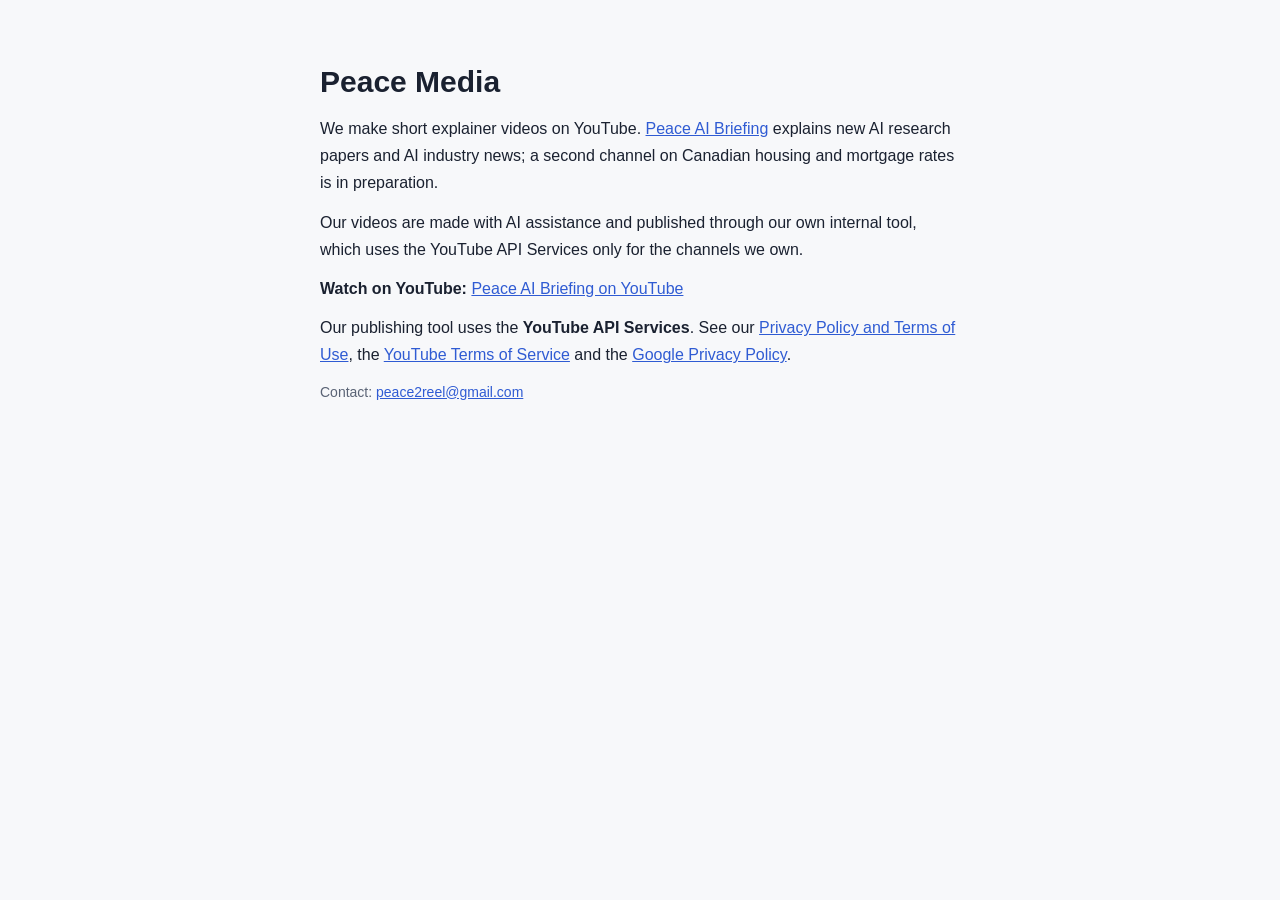
==== index.html @ c5063ff0 "Home page: YouTube channel link and YouTube API Services notice The quota audit form asks for a home" ====
<!doctype html><html lang="en"><head><meta charset="utf-8"><meta name="viewport" content="width=device-width,initial-scale=1">
<title>Peace Media</title>
<style>
:root{--bg:#f7f8fa;--ink:#1a2130;--muted:#5a6375;--accent:#2f5bd3;--sans:-apple-system,BlinkMacSystemFont,"Segoe UI",Helvetica,Arial,sans-serif}
@media (prefers-color-scheme: dark){:root{color-scheme:dark;--bg:#12151c;--ink:#e4e8f0;--muted:#98a1b3;--accent:#7ea2ff}}
body{background:var(--bg);color:var(--ink);font-family:var(--sans);font-size:16px;line-height:1.7;margin:0;padding:0 16px}
main{max-width:40rem;margin:0 auto;padding:56px 0}
h1{font-size:30px;margin:0 0 8px}
p{margin:0 0 12px} a{color:var(--accent)} .muted{color:var(--muted);font-size:14px}
</style></head><body><main>
<h1>Peace Media</h1>
<p>We make short explainer videos on YouTube. <a href="https://www.youtube.com/@PeaceAIBriefing">Peace AI Briefing</a> explains new AI research papers and AI industry news; a second channel on Canadian housing and mortgage rates is in preparation.</p>
<p>Our videos are made with AI assistance and published through our own internal tool, which uses the YouTube API Services only for the channels we own.</p>
<p><strong>Watch on YouTube:</strong> <a href="https://www.youtube.com/@PeaceAIBriefing">Peace AI Briefing on YouTube</a></p>
<p>Our publishing tool uses the <strong>YouTube API Services</strong>. See our <a href="privacy.html">Privacy Policy and Terms of Use</a>, the <a href="https://www.youtube.com/t/terms">YouTube Terms of Service</a> and the <a href="https://policies.google.com/privacy">Google Privacy Policy</a>.</p>
<p class="muted">Contact: <a href="mailto:peace2reel@gmail.com">peace2reel@gmail.com</a></p>
</main></body></html>
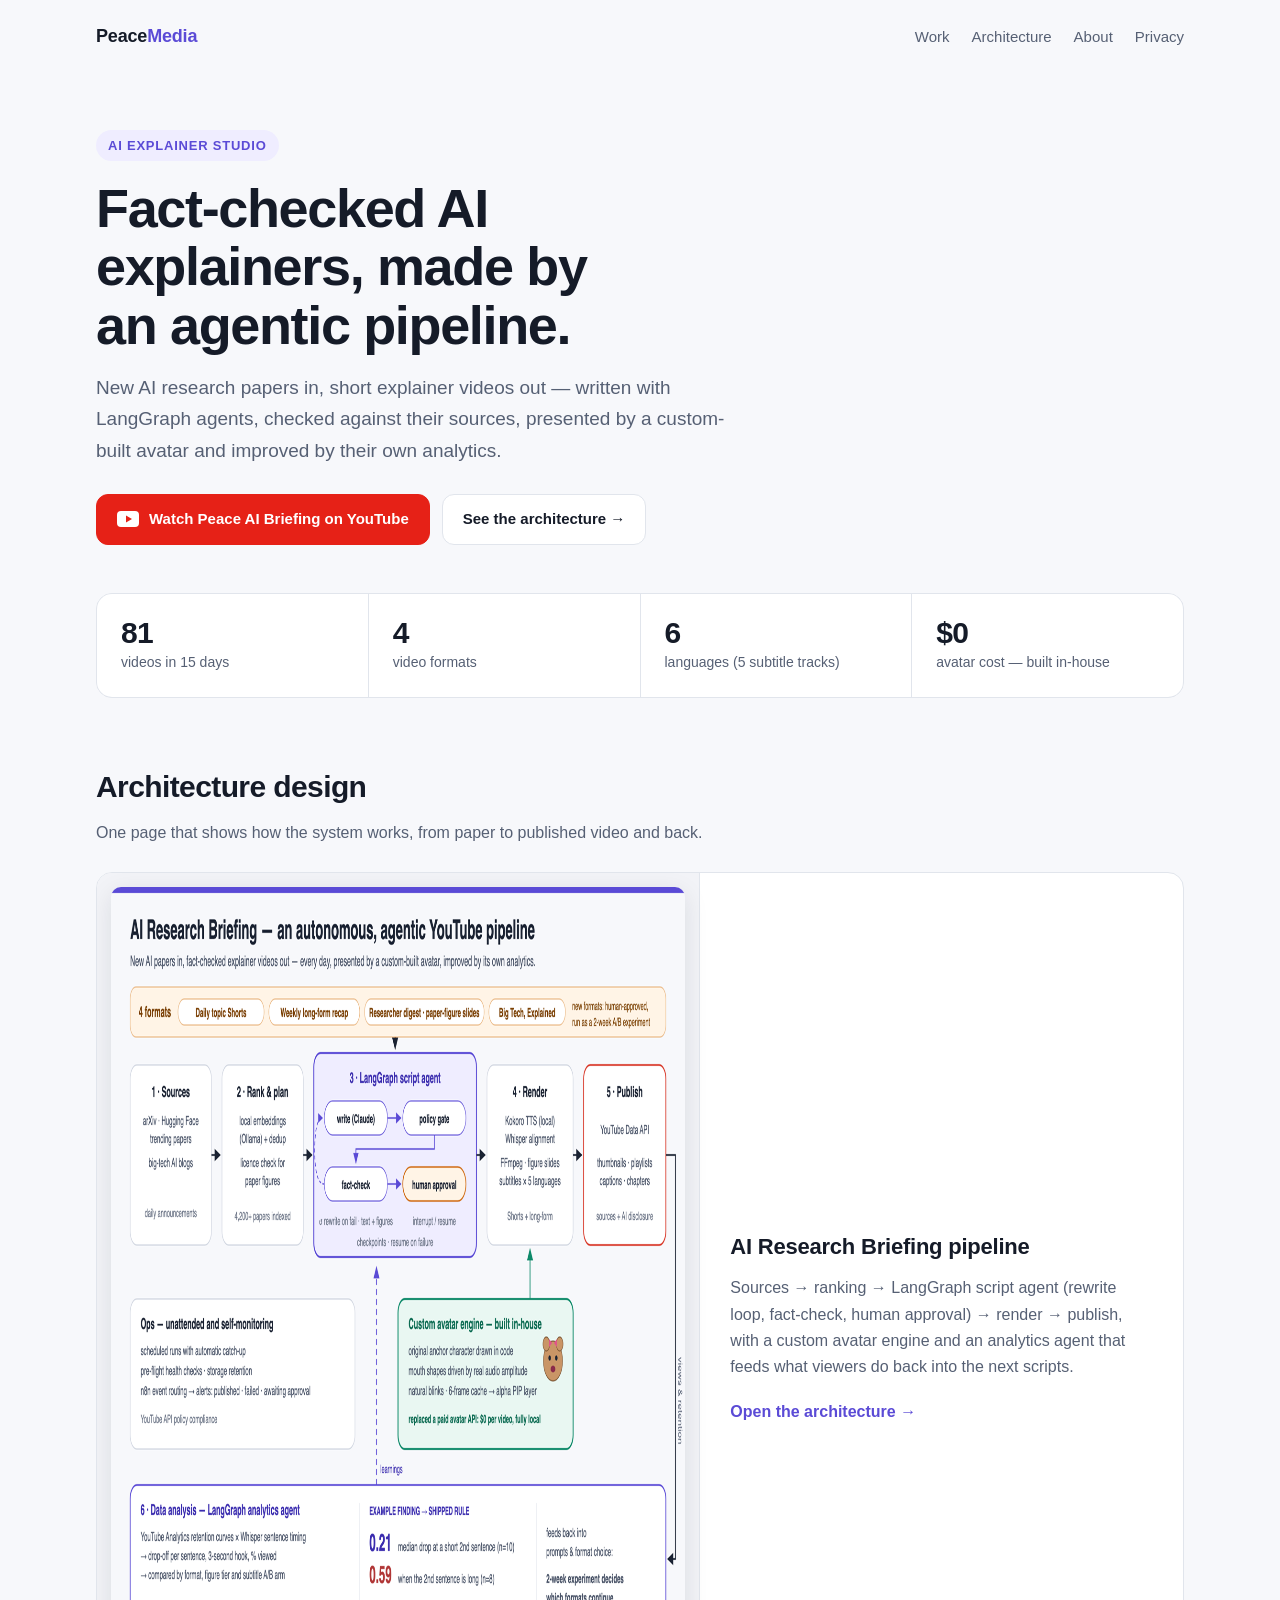
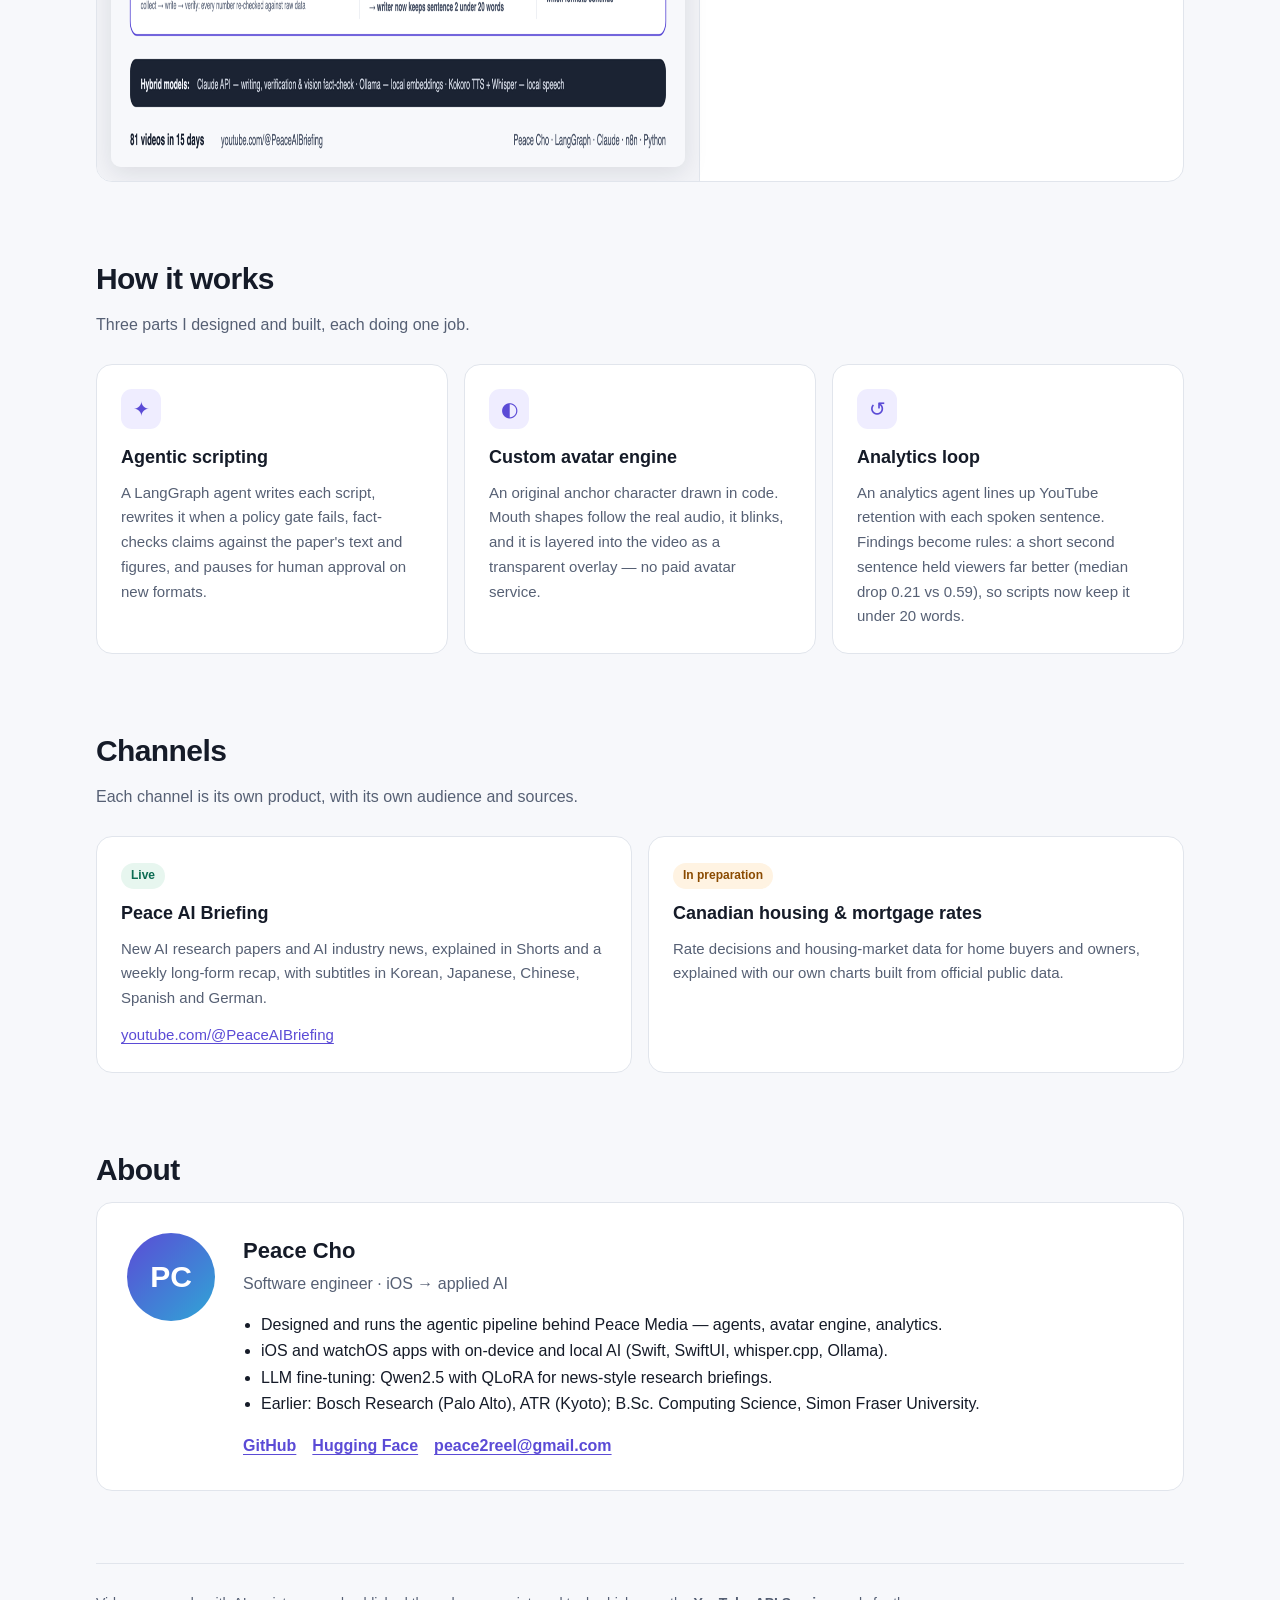
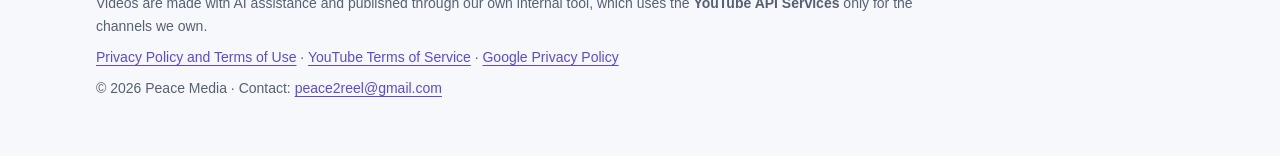
==== commit 2df05e05: "Redesign home page and add an architecture page Portfolio-style home: positioning, proof numbers, th" ====
--- a/index.html
+++ b/index.html
@@ -1,17 +1,104 @@
 <!doctype html><html lang="en"><head><meta charset="utf-8"><meta name="viewport" content="width=device-width,initial-scale=1">
-<title>Peace Media</title>
-<style>
-:root{--bg:#f7f8fa;--ink:#1a2130;--muted:#5a6375;--accent:#2f5bd3;--sans:-apple-system,BlinkMacSystemFont,"Segoe UI",Helvetica,Arial,sans-serif}
-@media (prefers-color-scheme: dark){:root{color-scheme:dark;--bg:#12151c;--ink:#e4e8f0;--muted:#98a1b3;--accent:#7ea2ff}}
-body{background:var(--bg);color:var(--ink);font-family:var(--sans);font-size:16px;line-height:1.7;margin:0;padding:0 16px}
-main{max-width:40rem;margin:0 auto;padding:56px 0}
-h1{font-size:30px;margin:0 0 8px}
-p{margin:0 0 12px} a{color:var(--accent)} .muted{color:var(--muted);font-size:14px}
-</style></head><body><main>
-<h1>Peace Media</h1>
-<p>We make short explainer videos on YouTube. <a href="https://www.youtube.com/@PeaceAIBriefing">Peace AI Briefing</a> explains new AI research papers and AI industry news; a second channel on Canadian housing and mortgage rates is in preparation.</p>
-<p>Our videos are made with AI assistance and published through our own internal tool, which uses the YouTube API Services only for the channels we own.</p>
-<p><strong>Watch on YouTube:</strong> <a href="https://www.youtube.com/@PeaceAIBriefing">Peace AI Briefing on YouTube</a></p>
-<p>Our publishing tool uses the <strong>YouTube API Services</strong>. See our <a href="privacy.html">Privacy Policy and Terms of Use</a>, the <a href="https://www.youtube.com/t/terms">YouTube Terms of Service</a> and the <a href="https://policies.google.com/privacy">Google Privacy Policy</a>.</p>
-<p class="muted">Contact: <a href="mailto:peace2reel@gmail.com">peace2reel@gmail.com</a></p>
-</main></body></html>
+<title>Peace Media — AI explainers from an agentic pipeline</title>
+<meta name="description" content="Peace Media makes fact-checked AI explainer videos on YouTube with an autonomous, agentic pipeline built by Peace Cho.">
+<meta property="og:title" content="Peace Media — AI explainers from an agentic pipeline">
+<meta property="og:description" content="New AI papers in, fact-checked explainer videos out — LangGraph agents, a custom avatar engine and an analytics feedback loop.">
+<meta property="og:image" content="https://chopeace.github.io/peace-media/architecture-thumb.png">
+<link rel="stylesheet" href="style.css">
+</head><body><div class="wrap">
+
+<nav class="nav" aria-label="Main">
+  <a class="brand" href="./">Peace<span>Media</span></a>
+  <ul>
+    <li><a href="#work">Work</a></li>
+    <li><a href="architecture.html">Architecture</a></li>
+    <li><a href="#about">About</a></li>
+    <li><a href="privacy.html">Privacy</a></li>
+  </ul>
+</nav>
+
+<header class="hero">
+  <span class="eyebrow">AI explainer studio</span>
+  <h1>Fact-checked AI explainers, made by an agentic pipeline.</h1>
+  <p class="lede">New AI research papers in, short explainer videos out — written with LangGraph agents, checked against their sources, presented by a custom-built avatar and improved by their own analytics.</p>
+  <div class="cta">
+    <a class="btn yt" href="https://www.youtube.com/@PeaceAIBriefing">
+      <svg width="22" height="16" viewBox="0 0 22 16" aria-hidden="true"><rect width="22" height="16" rx="4" fill="#fff"/><path d="M9 4.5v7l6-3.5z" fill="#e62117"/></svg>
+      Watch Peace AI Briefing on YouTube</a>
+    <a class="btn" href="architecture.html">See the architecture →</a>
+  </div>
+</header>
+
+<div class="stats" role="list">
+  <div class="stat" role="listitem"><b>81</b><span>videos in 15 days</span></div>
+  <div class="stat" role="listitem"><b>4</b><span>video formats</span></div>
+  <div class="stat" role="listitem"><b>6</b><span>languages (5 subtitle tracks)</span></div>
+  <div class="stat" role="listitem"><b>$0</b><span>avatar cost — built in-house</span></div>
+</div>
+
+<section id="work">
+  <h2>Architecture design</h2>
+  <p class="sub">One page that shows how the system works, from paper to published video and back.</p>
+  <a class="feature" href="architecture.html">
+    <div class="shot"><img src="architecture-thumb.png" alt="Architecture diagram of the AI Research Briefing pipeline" width="1200" height="880" loading="lazy"></div>
+    <div class="body">
+      <h3>AI Research Briefing pipeline</h3>
+      <p>Sources → ranking → LangGraph script agent (rewrite loop, fact-check, human approval) → render → publish, with a custom avatar engine and an analytics agent that feeds what viewers do back into the next scripts.</p>
+      <span class="more">Open the architecture →</span>
+    </div>
+  </a>
+</section>
+
+<section>
+  <h2>How it works</h2>
+  <p class="sub">Three parts I designed and built, each doing one job.</p>
+  <div class="cards">
+    <div class="card"><div class="ic" aria-hidden="true">✦</div><h3>Agentic scripting</h3>
+      <p>A LangGraph agent writes each script, rewrites it when a policy gate fails, fact-checks claims against the paper's text and figures, and pauses for human approval on new formats.</p></div>
+    <div class="card"><div class="ic" aria-hidden="true">◐</div><h3>Custom avatar engine</h3>
+      <p>An original anchor character drawn in code. Mouth shapes follow the real audio, it blinks, and it is layered into the video as a transparent overlay — no paid avatar service.</p></div>
+    <div class="card"><div class="ic" aria-hidden="true">↺</div><h3>Analytics loop</h3>
+      <p>An analytics agent lines up YouTube retention with each spoken sentence. Findings become rules: a short second sentence held viewers far better (median drop 0.21 vs 0.59), so scripts now keep it under 20 words.</p></div>
+  </div>
+</section>
+
+<section>
+  <h2>Channels</h2>
+  <p class="sub">Each channel is its own product, with its own audience and sources.</p>
+  <div class="chan">
+    <div class="card"><span class="tag live">Live</span><h3>Peace AI Briefing</h3>
+      <p>New AI research papers and AI industry news, explained in Shorts and a weekly long-form recap, with subtitles in Korean, Japanese, Chinese, Spanish and German.</p>
+      <p style="margin-top:12px"><a href="https://www.youtube.com/@PeaceAIBriefing">youtube.com/@PeaceAIBriefing</a></p></div>
+    <div class="card"><span class="tag soon">In preparation</span><h3>Canadian housing &amp; mortgage rates</h3>
+      <p>Rate decisions and housing-market data for home buyers and owners, explained with our own charts built from official public data.</p></div>
+  </div>
+</section>
+
+<section id="about">
+  <h2>About</h2>
+  <div class="profile">
+    <div class="avatar" aria-hidden="true">PC</div>
+    <div>
+      <h3>Peace Cho</h3>
+      <p class="role">Software engineer · iOS → applied AI</p>
+      <ul>
+        <li>Designed and runs the agentic pipeline behind Peace Media — agents, avatar engine, analytics.</li>
+        <li>iOS and watchOS apps with on-device and local AI (Swift, SwiftUI, whisper.cpp, Ollama).</li>
+        <li>LLM fine-tuning: Qwen2.5 with QLoRA for news-style research briefings.</li>
+        <li>Earlier: Bosch Research (Palo Alto), ATR (Kyoto); B.Sc. Computing Science, Simon Fraser University.</li>
+      </ul>
+      <div class="links">
+        <a href="https://github.com/chopeace">GitHub</a>
+        <a href="https://huggingface.co/chopeace">Hugging Face</a>
+        <a href="mailto:peace2reel@gmail.com">peace2reel@gmail.com</a>
+      </div>
+    </div>
+  </div>
+</section>
+
+<footer>
+  <p>Videos are made with AI assistance and published through our own internal tool, which uses the <strong>YouTube API Services</strong> only for the channels we own.</p>
+  <p><a href="privacy.html">Privacy Policy and Terms of Use</a> · <a href="https://www.youtube.com/t/terms">YouTube Terms of Service</a> · <a href="https://policies.google.com/privacy">Google Privacy Policy</a></p>
+  <p>© 2026 Peace Media · Contact: <a href="mailto:peace2reel@gmail.com">peace2reel@gmail.com</a></p>
+</footer>
+</div></body></html>
--- a/style.css
+++ b/style.css
@@ -0,0 +1,117 @@
+/* Peace Media — shared styles for the home and architecture pages. */
+:root{
+  --bg:#f7f8fb; --surface:#ffffff; --ink:#151b28; --muted:#566074; --line:#e1e5ec;
+  --accent:#5b4bd6; --accent-soft:#efedff; --yt:#e62117; --green:#0f8a6a;
+  --sans:-apple-system,BlinkMacSystemFont,"Segoe UI","Apple SD Gothic Neo",Helvetica,Arial,sans-serif;
+  --radius:16px;
+}
+@media (prefers-color-scheme: dark){
+  :root{color-scheme:dark;--bg:#0f1218;--surface:#171c26;--ink:#e8ecf4;--muted:#9aa4b8;--line:#2a3140;
+    --accent:#9b8cff;--accent-soft:#221f3d;--green:#3cc19c}
+}
+*{box-sizing:border-box}
+html{scroll-behavior:smooth}
+body{margin:0;background:var(--bg);color:var(--ink);font-family:var(--sans);font-size:16px;line-height:1.65;
+  -webkit-font-smoothing:antialiased;padding-inline:20px}
+a{color:var(--accent);text-underline-offset:3px}
+a:focus-visible,button:focus-visible{outline:2px solid var(--accent);outline-offset:3px;border-radius:6px}
+.wrap{max-width:68rem;margin:0 auto}
+img{max-width:100%;display:block}
+
+/* nav */
+.nav{display:flex;align-items:center;justify-content:space-between;gap:16px;padding-block:22px;flex-wrap:wrap}
+.brand{font-weight:800;font-size:18px;color:var(--ink);text-decoration:none;letter-spacing:-.01em}
+.brand span{color:var(--accent)}
+.nav ul{display:flex;gap:22px;list-style:none;margin:0;padding:0;flex-wrap:wrap}
+.nav ul a{color:var(--muted);text-decoration:none;font-size:15px}
+.nav ul a:hover{color:var(--ink)}
+
+/* hero */
+.hero{padding-block:56px 40px}
+.eyebrow{display:inline-block;font-size:13px;font-weight:700;letter-spacing:.06em;text-transform:uppercase;
+  color:var(--accent);background:var(--accent-soft);padding:5px 12px;border-radius:99px;margin-bottom:18px}
+h1{font-size:clamp(32px,5.4vw,54px);line-height:1.08;letter-spacing:-.025em;margin:0 0 18px;max-width:20ch;text-wrap:balance}
+.lede{font-size:clamp(17px,2vw,19px);color:var(--muted);max-width:40rem;margin:0 0 28px}
+.cta{display:flex;gap:12px;flex-wrap:wrap}
+.btn{display:inline-flex;align-items:center;gap:10px;font-weight:650;font-size:15px;text-decoration:none;
+  padding:12px 20px;border-radius:12px;border:1px solid var(--line);color:var(--ink);background:var(--surface)}
+.btn:hover{border-color:var(--accent)}
+.btn.yt{background:var(--yt);border-color:var(--yt);color:#fff}
+.btn.yt:hover{filter:brightness(1.07)}
+.btn svg{flex:none}
+
+/* stats */
+.stats{display:grid;grid-template-columns:repeat(4,1fr);gap:1px;background:var(--line);border:1px solid var(--line);
+  border-radius:var(--radius);overflow:hidden;margin-block:8px 64px}
+.stat{background:var(--surface);padding:22px 24px}
+.stat b{display:block;font-size:30px;letter-spacing:-.02em;line-height:1.1}
+.stat span{color:var(--muted);font-size:14px}
+@media (max-width:640px){.stats{grid-template-columns:repeat(2,1fr)}}
+
+/* sections */
+section{margin-bottom:72px}
+h2{font-size:clamp(24px,3vw,30px);letter-spacing:-.02em;margin:0 0 8px}
+.sub{color:var(--muted);margin:0 0 26px;max-width:42rem}
+
+/* featured architecture card */
+.feature{display:grid;grid-template-columns:1.25fr 1fr;gap:0;background:var(--surface);border:1px solid var(--line);
+  border-radius:var(--radius);overflow:hidden;text-decoration:none;color:inherit;transition:border-color .15s,transform .15s}
+.feature:hover{border-color:var(--accent);transform:translateY(-2px)}
+.feature .shot{background:#f2f3f7;border-right:1px solid var(--line);padding:14px}
+.feature .shot img{border-radius:10px;box-shadow:0 6px 24px rgba(20,27,40,.10)}
+.feature .body{padding:28px 30px;display:flex;flex-direction:column;justify-content:center}
+.feature h3{font-size:22px;margin:0 0 10px;letter-spacing:-.01em}
+.feature p{color:var(--muted);margin:0 0 18px}
+.more{font-weight:650;color:var(--accent)}
+@media (max-width:760px){.feature{grid-template-columns:1fr}.feature .shot{border-right:0;border-bottom:1px solid var(--line)}}
+
+/* cards */
+.cards{display:grid;grid-template-columns:repeat(3,1fr);gap:16px}
+@media (max-width:860px){.cards{grid-template-columns:1fr}}
+.card{background:var(--surface);border:1px solid var(--line);border-radius:var(--radius);padding:24px}
+.card .ic{width:40px;height:40px;border-radius:11px;display:grid;place-items:center;margin-bottom:14px;
+  background:var(--accent-soft);color:var(--accent);font-size:20px}
+.card h3{font-size:18px;margin:0 0 8px}
+.card p{color:var(--muted);margin:0;font-size:15px}
+.card ul{margin:10px 0 0;padding-left:18px;color:var(--muted);font-size:14.5px}
+
+/* channels */
+.chan{display:grid;grid-template-columns:repeat(2,1fr);gap:16px}
+@media (max-width:700px){.chan{grid-template-columns:1fr}}
+.tag{display:inline-block;font-size:12px;font-weight:700;padding:3px 10px;border-radius:99px;margin-bottom:10px}
+.tag.live{background:#e7f6ef;color:#0b6b52}.tag.soon{background:#fff3e2;color:#8a4a00}
+@media (prefers-color-scheme: dark){.tag.live{background:#123a2f;color:#7fe0c2}.tag.soon{background:#3a2a12;color:#f3c27e}}
+
+/* profile */
+.profile{display:grid;grid-template-columns:auto 1fr;gap:28px;align-items:start;background:var(--surface);
+  border:1px solid var(--line);border-radius:var(--radius);padding:30px}
+.avatar{width:88px;height:88px;border-radius:50%;background:linear-gradient(135deg,var(--accent),#2fa6d6);
+  display:grid;place-items:center;color:#fff;font-weight:800;font-size:30px}
+.profile h3{margin:0;font-size:22px}
+.role{color:var(--muted);margin:2px 0 14px}
+.profile ul{margin:0 0 16px;padding-left:18px}
+.links{display:flex;gap:16px;flex-wrap:wrap;font-weight:600}
+@media (max-width:560px){.profile{grid-template-columns:1fr}}
+
+/* footer */
+footer{border-top:1px solid var(--line);padding-block:28px 48px;color:var(--muted);font-size:14px}
+footer p{margin:0 0 8px;max-width:52rem}
+
+/* architecture page */
+.arch-head{padding-block:40px 20px}
+.figure{background:var(--surface);border:1px solid var(--line);border-radius:var(--radius);padding:14px;margin:0 0 14px}
+.figure a{display:block}
+.figure img{border-radius:10px}
+.caption{color:var(--muted);font-size:14px;margin:0 0 40px}
+.steps{display:grid;grid-template-columns:repeat(2,1fr);gap:16px;margin-bottom:56px}
+@media (max-width:760px){.steps{grid-template-columns:1fr}}
+.steps .card h3 span{color:var(--accent);margin-right:6px}
+
+/* grid children may shrink below their content (images, long words) so nothing forces a sideways scroll */
+.feature>*,.cards>*,.chan>*,.steps>*,.stats>*,.profile>*{min-width:0}
+@media (max-width:760px){.feature{grid-template-columns:minmax(0,1fr)}}
+@media (max-width:860px){.cards{grid-template-columns:minmax(0,1fr)}}
+@media (max-width:700px){.chan{grid-template-columns:minmax(0,1fr)}}
+@media (max-width:640px){.stats{grid-template-columns:repeat(2,minmax(0,1fr))}.stat{padding:18px}.stat b{font-size:26px}}
+@media (max-width:560px){.profile{grid-template-columns:minmax(0,1fr);padding:22px}.nav ul{gap:16px}}
+h1,.lede,.sub{overflow-wrap:anywhere}
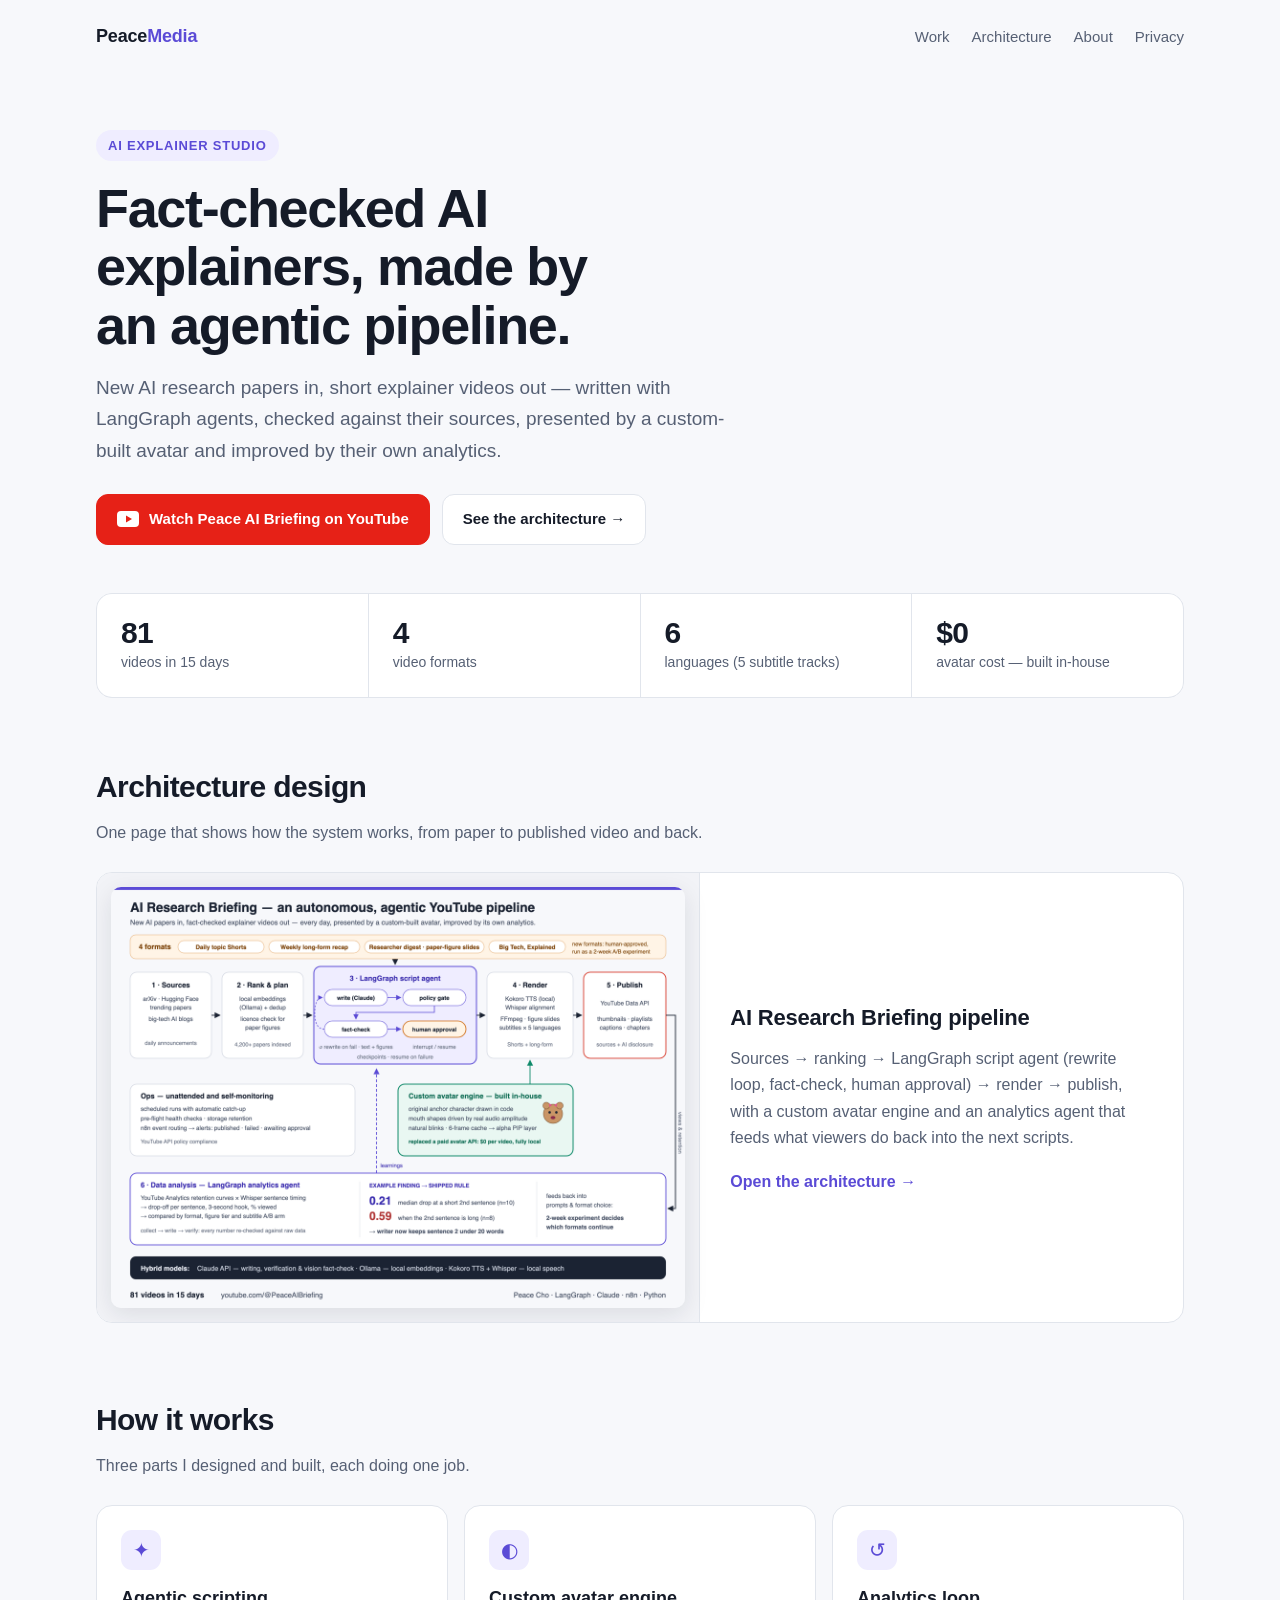
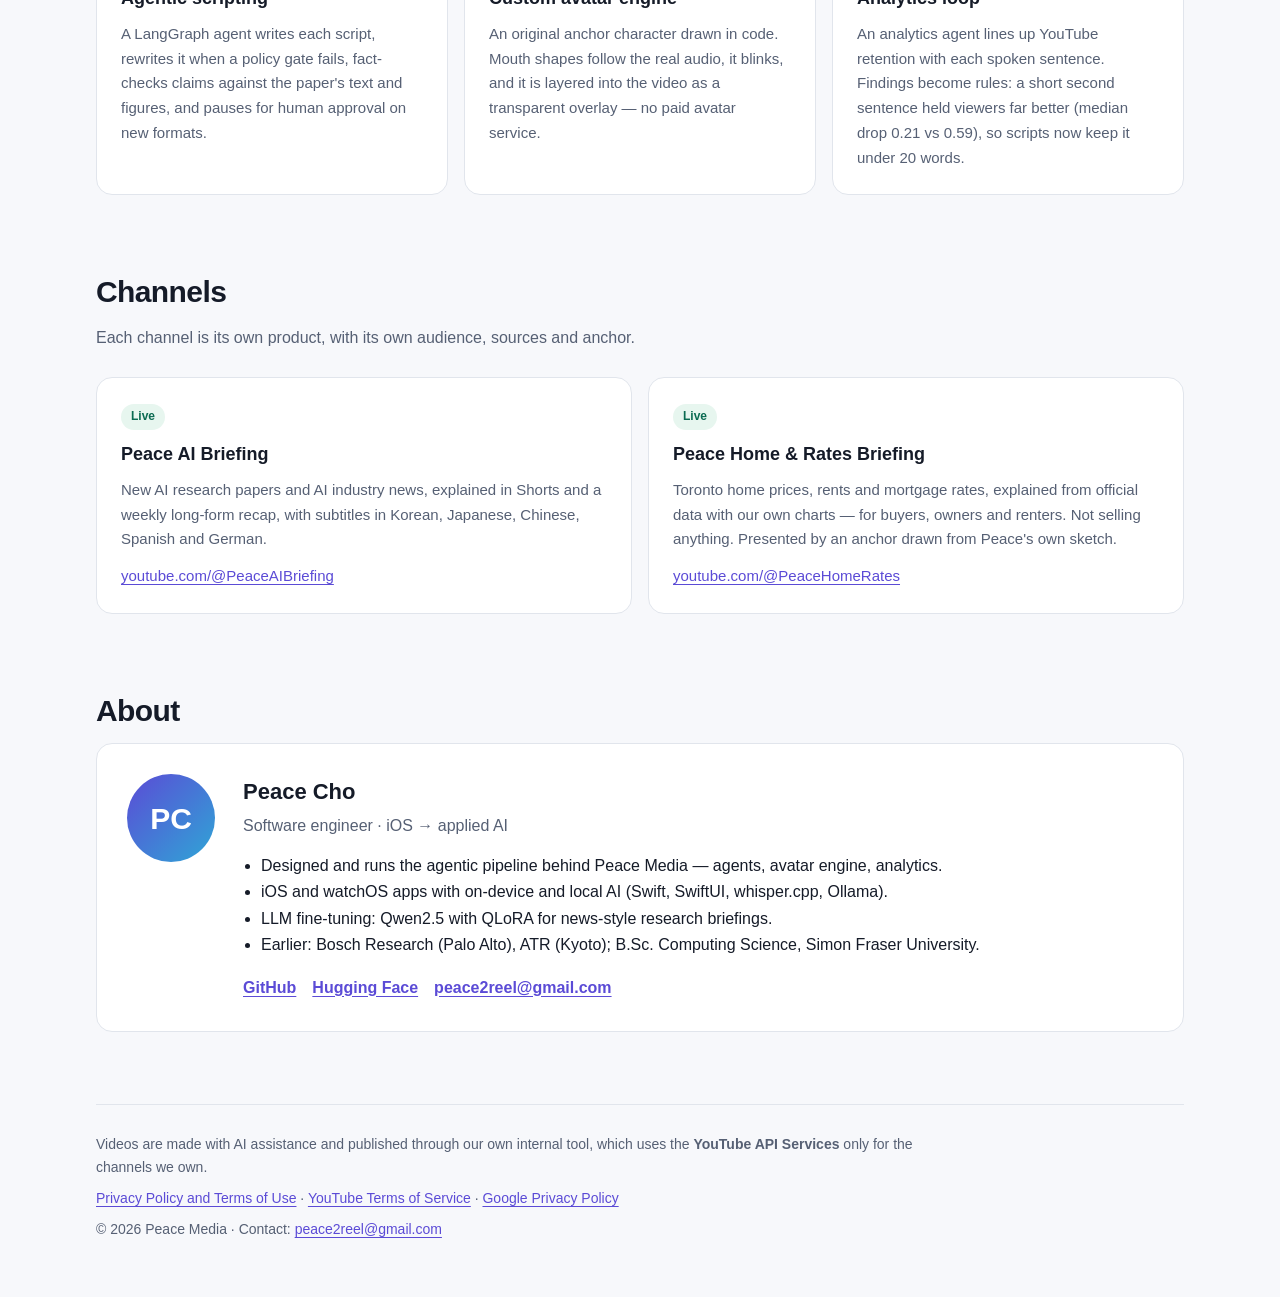
==== commit b2a843bf: "Second channel is live: Peace Home & Rates Briefing (@PeaceHomeRates) Home page card moves from 'In " ====
--- a/index.html
+++ b/index.html
@@ -64,13 +64,14 @@
 
 <section>
   <h2>Channels</h2>
-  <p class="sub">Each channel is its own product, with its own audience and sources.</p>
+  <p class="sub">Each channel is its own product, with its own audience, sources and anchor.</p>
   <div class="chan">
     <div class="card"><span class="tag live">Live</span><h3>Peace AI Briefing</h3>
       <p>New AI research papers and AI industry news, explained in Shorts and a weekly long-form recap, with subtitles in Korean, Japanese, Chinese, Spanish and German.</p>
       <p style="margin-top:12px"><a href="https://www.youtube.com/@PeaceAIBriefing">youtube.com/@PeaceAIBriefing</a></p></div>
-    <div class="card"><span class="tag soon">In preparation</span><h3>Canadian housing &amp; mortgage rates</h3>
-      <p>Rate decisions and housing-market data for home buyers and owners, explained with our own charts built from official public data.</p></div>
+    <div class="card"><span class="tag live">Live</span><h3>Peace Home &amp; Rates Briefing</h3>
+      <p>Toronto home prices, rents and mortgage rates, explained from official data with our own charts — for buyers, owners and renters. Not selling anything. Presented by an anchor drawn from Peace's own sketch.</p>
+      <p style="margin-top:12px"><a href="https://www.youtube.com/@PeaceHomeRates">youtube.com/@PeaceHomeRates</a></p></div>
   </div>
 </section>
 
--- a/style.css
+++ b/style.css
@@ -16,7 +16,7 @@
 a{color:var(--accent);text-underline-offset:3px}
 a:focus-visible,button:focus-visible{outline:2px solid var(--accent);outline-offset:3px;border-radius:6px}
 .wrap{max-width:68rem;margin:0 auto}
-img{max-width:100%;display:block}
+img{max-width:100%;height:auto;display:block}
 
 /* nav */
 .nav{display:flex;align-items:center;justify-content:space-between;gap:16px;padding-block:22px;flex-wrap:wrap}
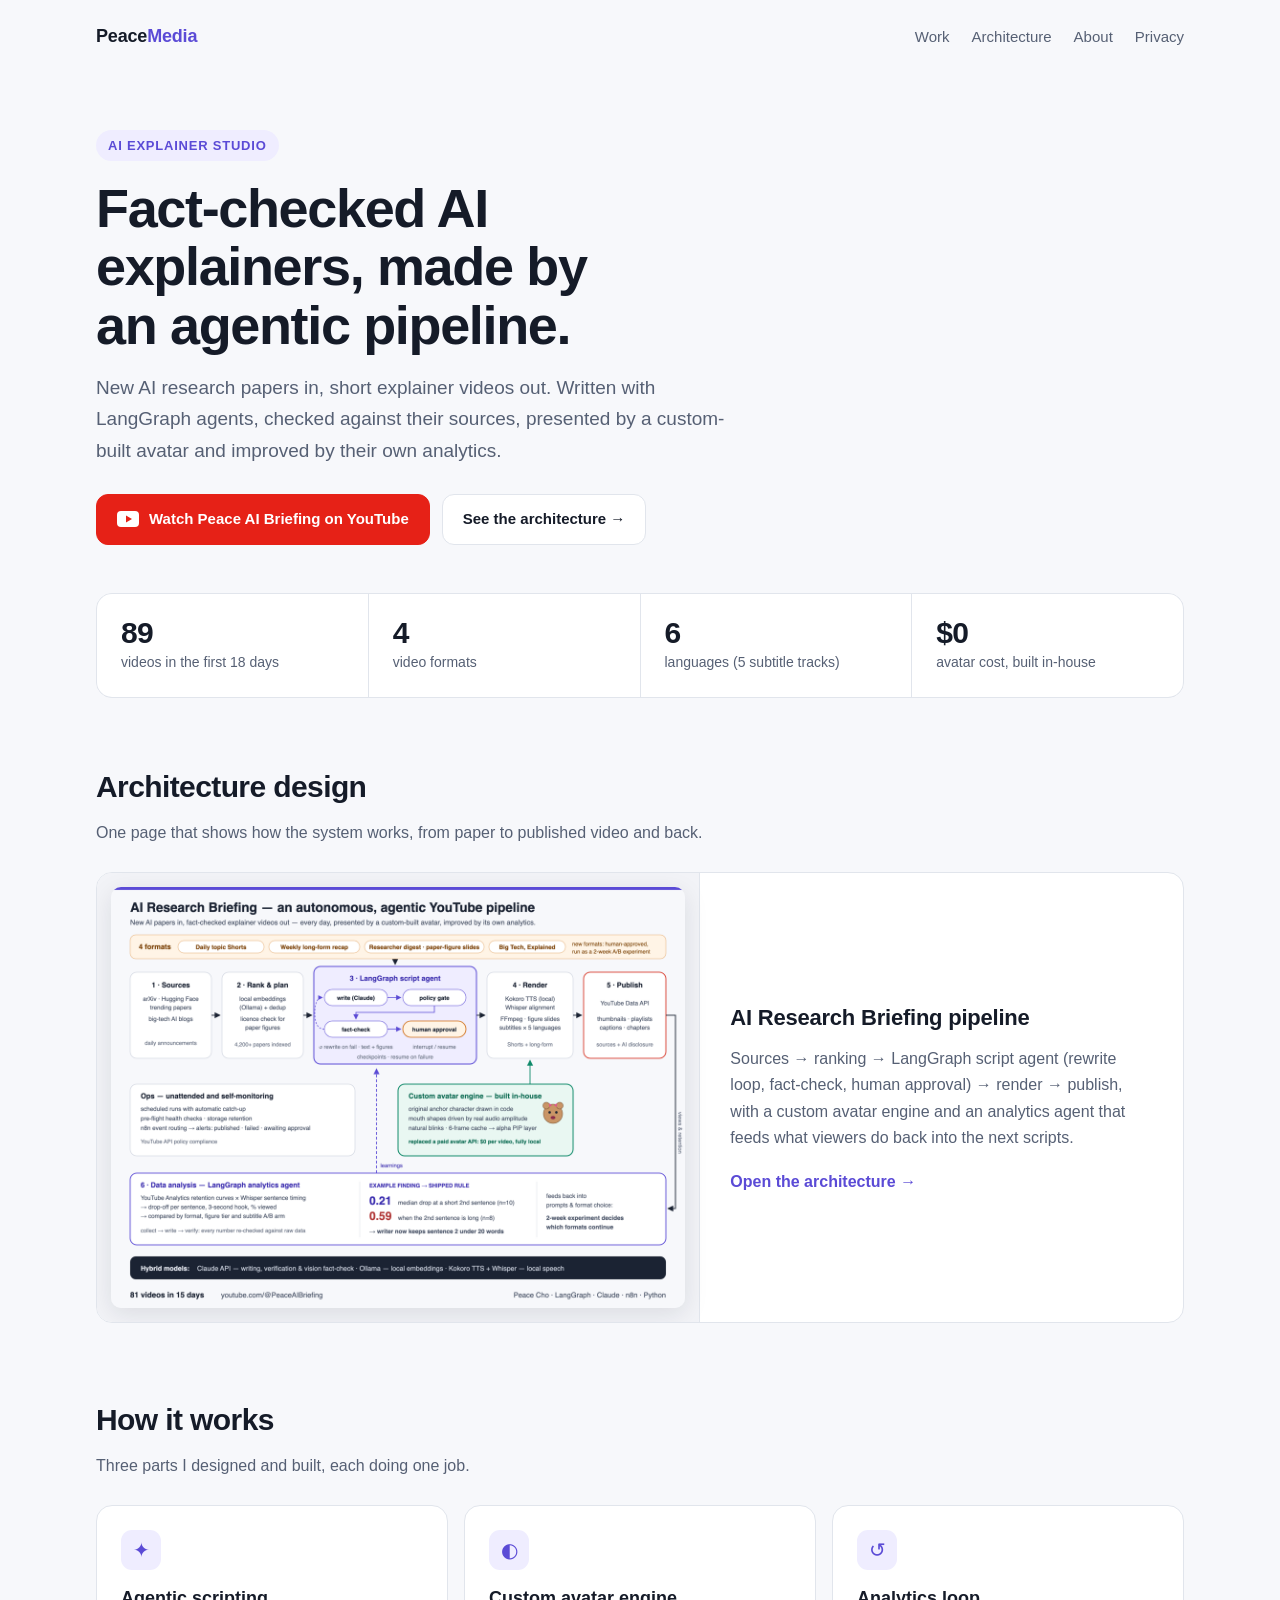
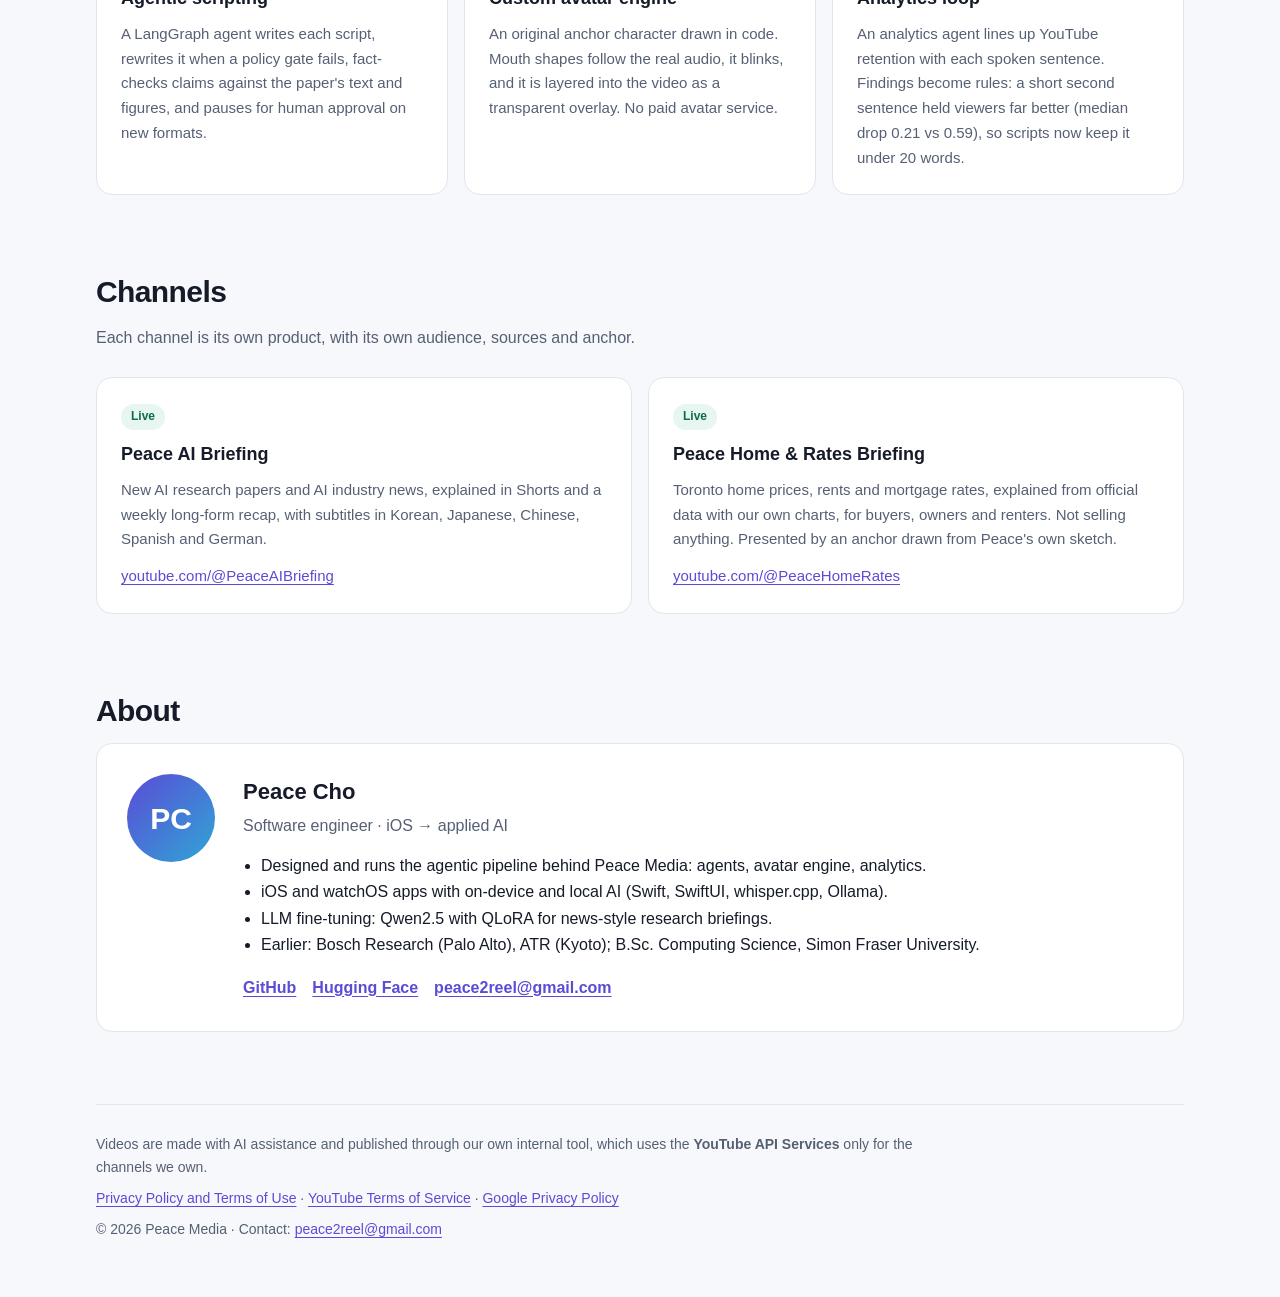
==== commit 89100f64: "Update video count and tidy punctuation Co-Authored-By: Claude Opus 5.5 <noreply@anthropic.com>" ====
--- a/index.html
+++ b/index.html
@@ -1,8 +1,8 @@
 <!doctype html><html lang="en"><head><meta charset="utf-8"><meta name="viewport" content="width=device-width,initial-scale=1">
-<title>Peace Media — AI explainers from an agentic pipeline</title>
+<title>Peace Media | AI explainers from an agentic pipeline</title>
 <meta name="description" content="Peace Media makes fact-checked AI explainer videos on YouTube with an autonomous, agentic pipeline built by Peace Cho.">
-<meta property="og:title" content="Peace Media — AI explainers from an agentic pipeline">
-<meta property="og:description" content="New AI papers in, fact-checked explainer videos out — LangGraph agents, a custom avatar engine and an analytics feedback loop.">
+<meta property="og:title" content="Peace Media | AI explainers from an agentic pipeline">
+<meta property="og:description" content="New AI papers in, fact-checked explainer videos out, made with LangGraph agents, a custom avatar engine and an analytics feedback loop.">
 <meta property="og:image" content="https://chopeace.github.io/peace-media/architecture-thumb.png">
 <link rel="stylesheet" href="style.css">
 </head><body><div class="wrap">
@@ -20,7 +20,7 @@
 <header class="hero">
   <span class="eyebrow">AI explainer studio</span>
   <h1>Fact-checked AI explainers, made by an agentic pipeline.</h1>
-  <p class="lede">New AI research papers in, short explainer videos out — written with LangGraph agents, checked against their sources, presented by a custom-built avatar and improved by their own analytics.</p>
+  <p class="lede">New AI research papers in, short explainer videos out. Written with LangGraph agents, checked against their sources, presented by a custom-built avatar and improved by their own analytics.</p>
   <div class="cta">
     <a class="btn yt" href="https://www.youtube.com/@PeaceAIBriefing">
       <svg width="22" height="16" viewBox="0 0 22 16" aria-hidden="true"><rect width="22" height="16" rx="4" fill="#fff"/><path d="M9 4.5v7l6-3.5z" fill="#e62117"/></svg>
@@ -30,10 +30,10 @@
 </header>
 
 <div class="stats" role="list">
-  <div class="stat" role="listitem"><b>81</b><span>videos in 15 days</span></div>
+  <div class="stat" role="listitem"><b>89</b><span>videos in the first 18 days</span></div>
   <div class="stat" role="listitem"><b>4</b><span>video formats</span></div>
   <div class="stat" role="listitem"><b>6</b><span>languages (5 subtitle tracks)</span></div>
-  <div class="stat" role="listitem"><b>$0</b><span>avatar cost — built in-house</span></div>
+  <div class="stat" role="listitem"><b>$0</b><span>avatar cost, built in-house</span></div>
 </div>
 
 <section id="work">
@@ -56,7 +56,7 @@
     <div class="card"><div class="ic" aria-hidden="true">✦</div><h3>Agentic scripting</h3>
       <p>A LangGraph agent writes each script, rewrites it when a policy gate fails, fact-checks claims against the paper's text and figures, and pauses for human approval on new formats.</p></div>
     <div class="card"><div class="ic" aria-hidden="true">◐</div><h3>Custom avatar engine</h3>
-      <p>An original anchor character drawn in code. Mouth shapes follow the real audio, it blinks, and it is layered into the video as a transparent overlay — no paid avatar service.</p></div>
+      <p>An original anchor character drawn in code. Mouth shapes follow the real audio, it blinks, and it is layered into the video as a transparent overlay. No paid avatar service.</p></div>
     <div class="card"><div class="ic" aria-hidden="true">↺</div><h3>Analytics loop</h3>
       <p>An analytics agent lines up YouTube retention with each spoken sentence. Findings become rules: a short second sentence held viewers far better (median drop 0.21 vs 0.59), so scripts now keep it under 20 words.</p></div>
   </div>
@@ -70,7 +70,7 @@
       <p>New AI research papers and AI industry news, explained in Shorts and a weekly long-form recap, with subtitles in Korean, Japanese, Chinese, Spanish and German.</p>
       <p style="margin-top:12px"><a href="https://www.youtube.com/@PeaceAIBriefing">youtube.com/@PeaceAIBriefing</a></p></div>
     <div class="card"><span class="tag live">Live</span><h3>Peace Home &amp; Rates Briefing</h3>
-      <p>Toronto home prices, rents and mortgage rates, explained from official data with our own charts — for buyers, owners and renters. Not selling anything. Presented by an anchor drawn from Peace's own sketch.</p>
+      <p>Toronto home prices, rents and mortgage rates, explained from official data with our own charts, for buyers, owners and renters. Not selling anything. Presented by an anchor drawn from Peace's own sketch.</p>
       <p style="margin-top:12px"><a href="https://www.youtube.com/@PeaceHomeRates">youtube.com/@PeaceHomeRates</a></p></div>
   </div>
 </section>
@@ -83,7 +83,7 @@
       <h3>Peace Cho</h3>
       <p class="role">Software engineer · iOS → applied AI</p>
       <ul>
-        <li>Designed and runs the agentic pipeline behind Peace Media — agents, avatar engine, analytics.</li>
+        <li>Designed and runs the agentic pipeline behind Peace Media: agents, avatar engine, analytics.</li>
         <li>iOS and watchOS apps with on-device and local AI (Swift, SwiftUI, whisper.cpp, Ollama).</li>
         <li>LLM fine-tuning: Qwen2.5 with QLoRA for news-style research briefings.</li>
         <li>Earlier: Bosch Research (Palo Alto), ATR (Kyoto); B.Sc. Computing Science, Simon Fraser University.</li>
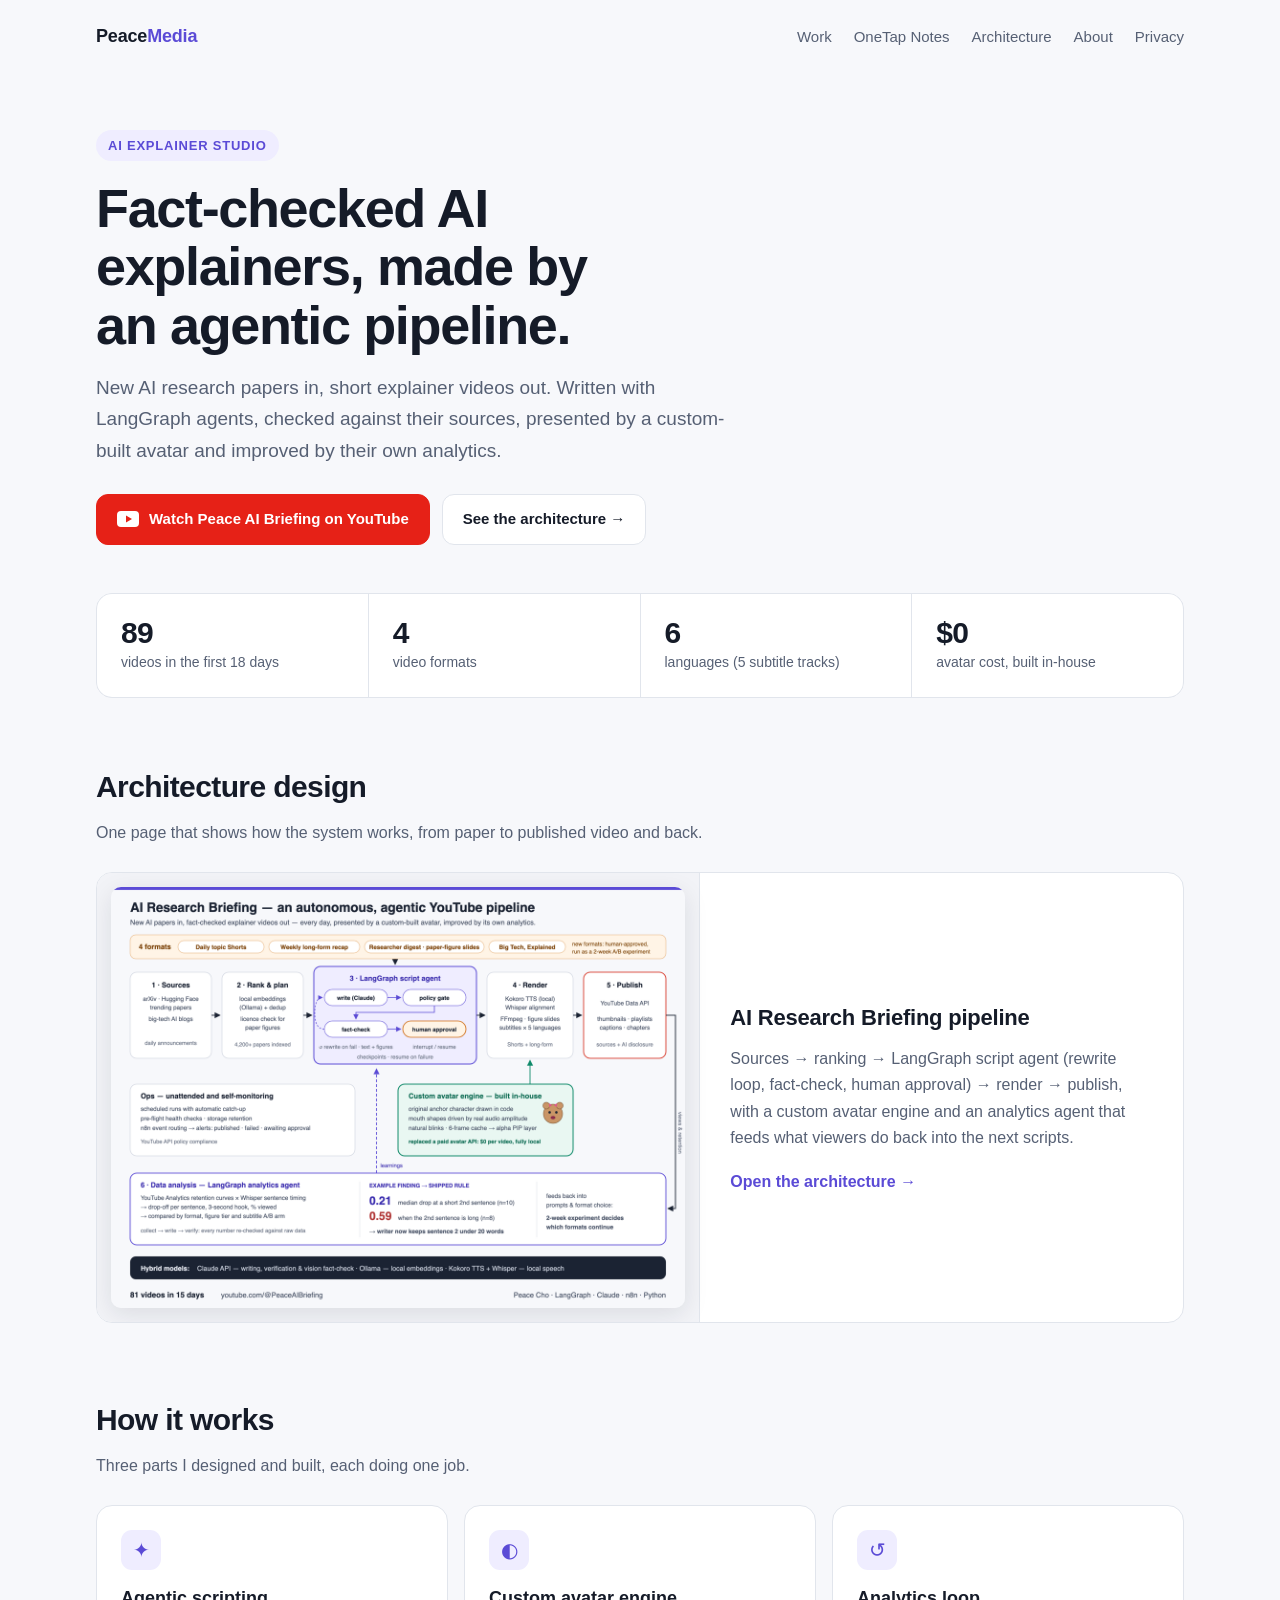
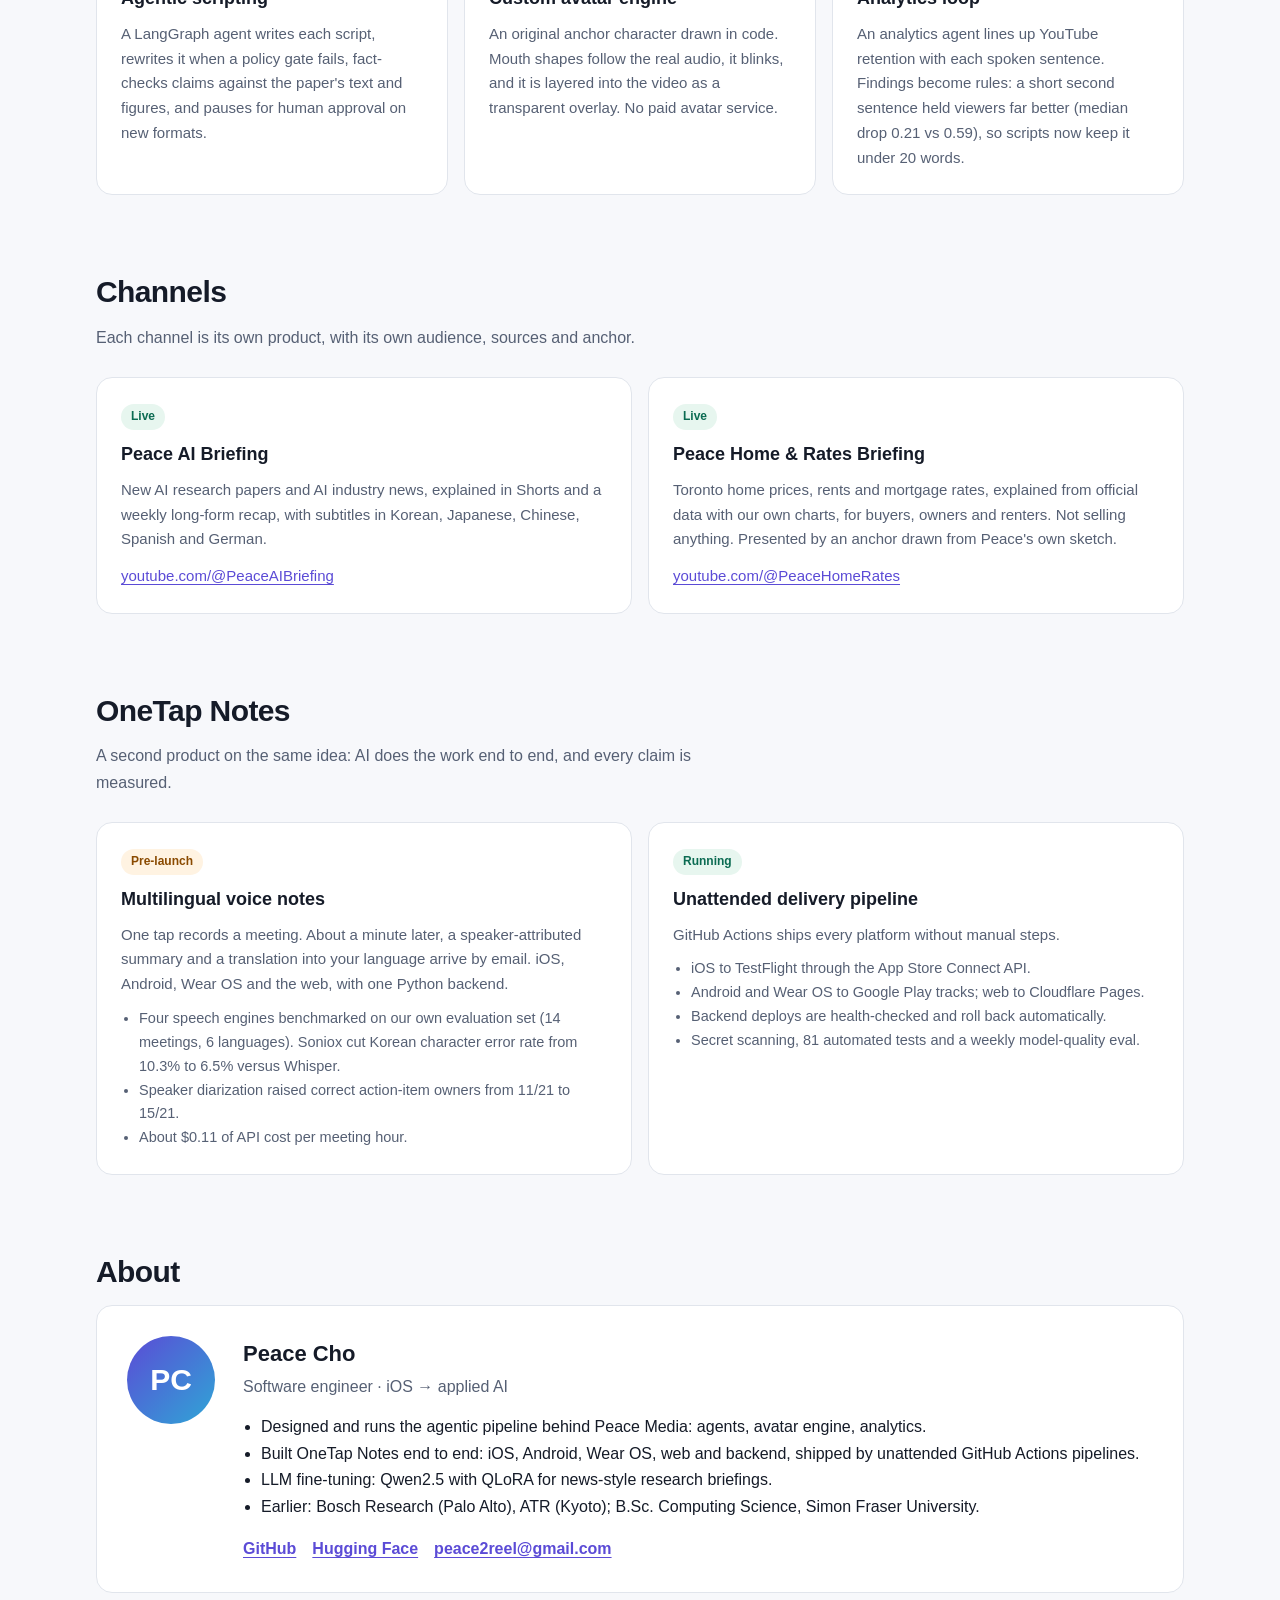
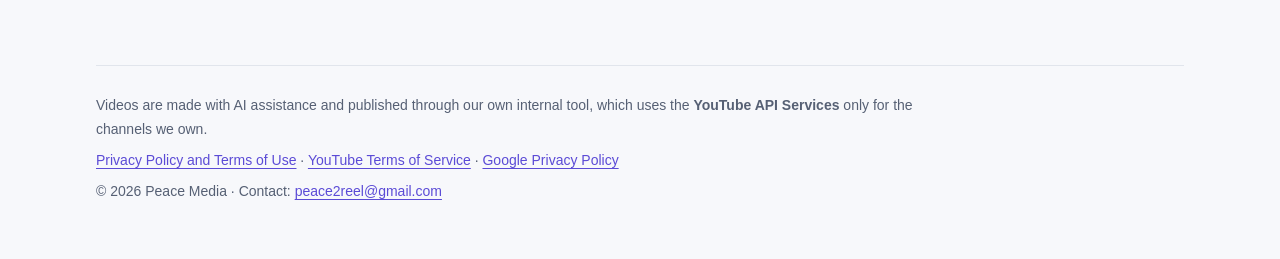
==== commit fe493d7d: "Add OneTap Notes section Co-Authored-By: Claude Opus 5.5 <noreply@anthropic.com>" ====
--- a/index.html
+++ b/index.html
@@ -11,6 +11,7 @@
   <a class="brand" href="./">Peace<span>Media</span></a>
   <ul>
     <li><a href="#work">Work</a></li>
+    <li><a href="#onetap">OneTap Notes</a></li>
     <li><a href="architecture.html">Architecture</a></li>
     <li><a href="#about">About</a></li>
     <li><a href="privacy.html">Privacy</a></li>
@@ -75,6 +76,28 @@
   </div>
 </section>
 
+<section id="onetap">
+  <h2>OneTap Notes</h2>
+  <p class="sub">A second product on the same idea: AI does the work end to end, and every claim is measured.</p>
+  <div class="chan">
+    <div class="card"><span class="tag soon">Pre-launch</span><h3>Multilingual voice notes</h3>
+      <p>One tap records a meeting. About a minute later, a speaker-attributed summary and a translation into your language arrive by email. iOS, Android, Wear OS and the web, with one Python backend.</p>
+      <ul>
+        <li>Four speech engines benchmarked on our own evaluation set (14 meetings, 6 languages). Soniox cut Korean character error rate from 10.3% to 6.5% versus Whisper.</li>
+        <li>Speaker diarization raised correct action-item owners from 11/21 to 15/21.</li>
+        <li>About $0.11 of API cost per meeting hour.</li>
+      </ul></div>
+    <div class="card"><span class="tag live">Running</span><h3>Unattended delivery pipeline</h3>
+      <p>GitHub Actions ships every platform without manual steps.</p>
+      <ul>
+        <li>iOS to TestFlight through the App Store Connect API.</li>
+        <li>Android and Wear OS to Google Play tracks; web to Cloudflare Pages.</li>
+        <li>Backend deploys are health-checked and roll back automatically.</li>
+        <li>Secret scanning, 81 automated tests and a weekly model-quality eval.</li>
+      </ul></div>
+  </div>
+</section>
+
 <section id="about">
   <h2>About</h2>
   <div class="profile">
@@ -84,7 +107,7 @@
       <p class="role">Software engineer · iOS → applied AI</p>
       <ul>
         <li>Designed and runs the agentic pipeline behind Peace Media: agents, avatar engine, analytics.</li>
-        <li>iOS and watchOS apps with on-device and local AI (Swift, SwiftUI, whisper.cpp, Ollama).</li>
+        <li>Built OneTap Notes end to end: iOS, Android, Wear OS, web and backend, shipped by unattended GitHub Actions pipelines.</li>
         <li>LLM fine-tuning: Qwen2.5 with QLoRA for news-style research briefings.</li>
         <li>Earlier: Bosch Research (Palo Alto), ATR (Kyoto); B.Sc. Computing Science, Simon Fraser University.</li>
       </ul>
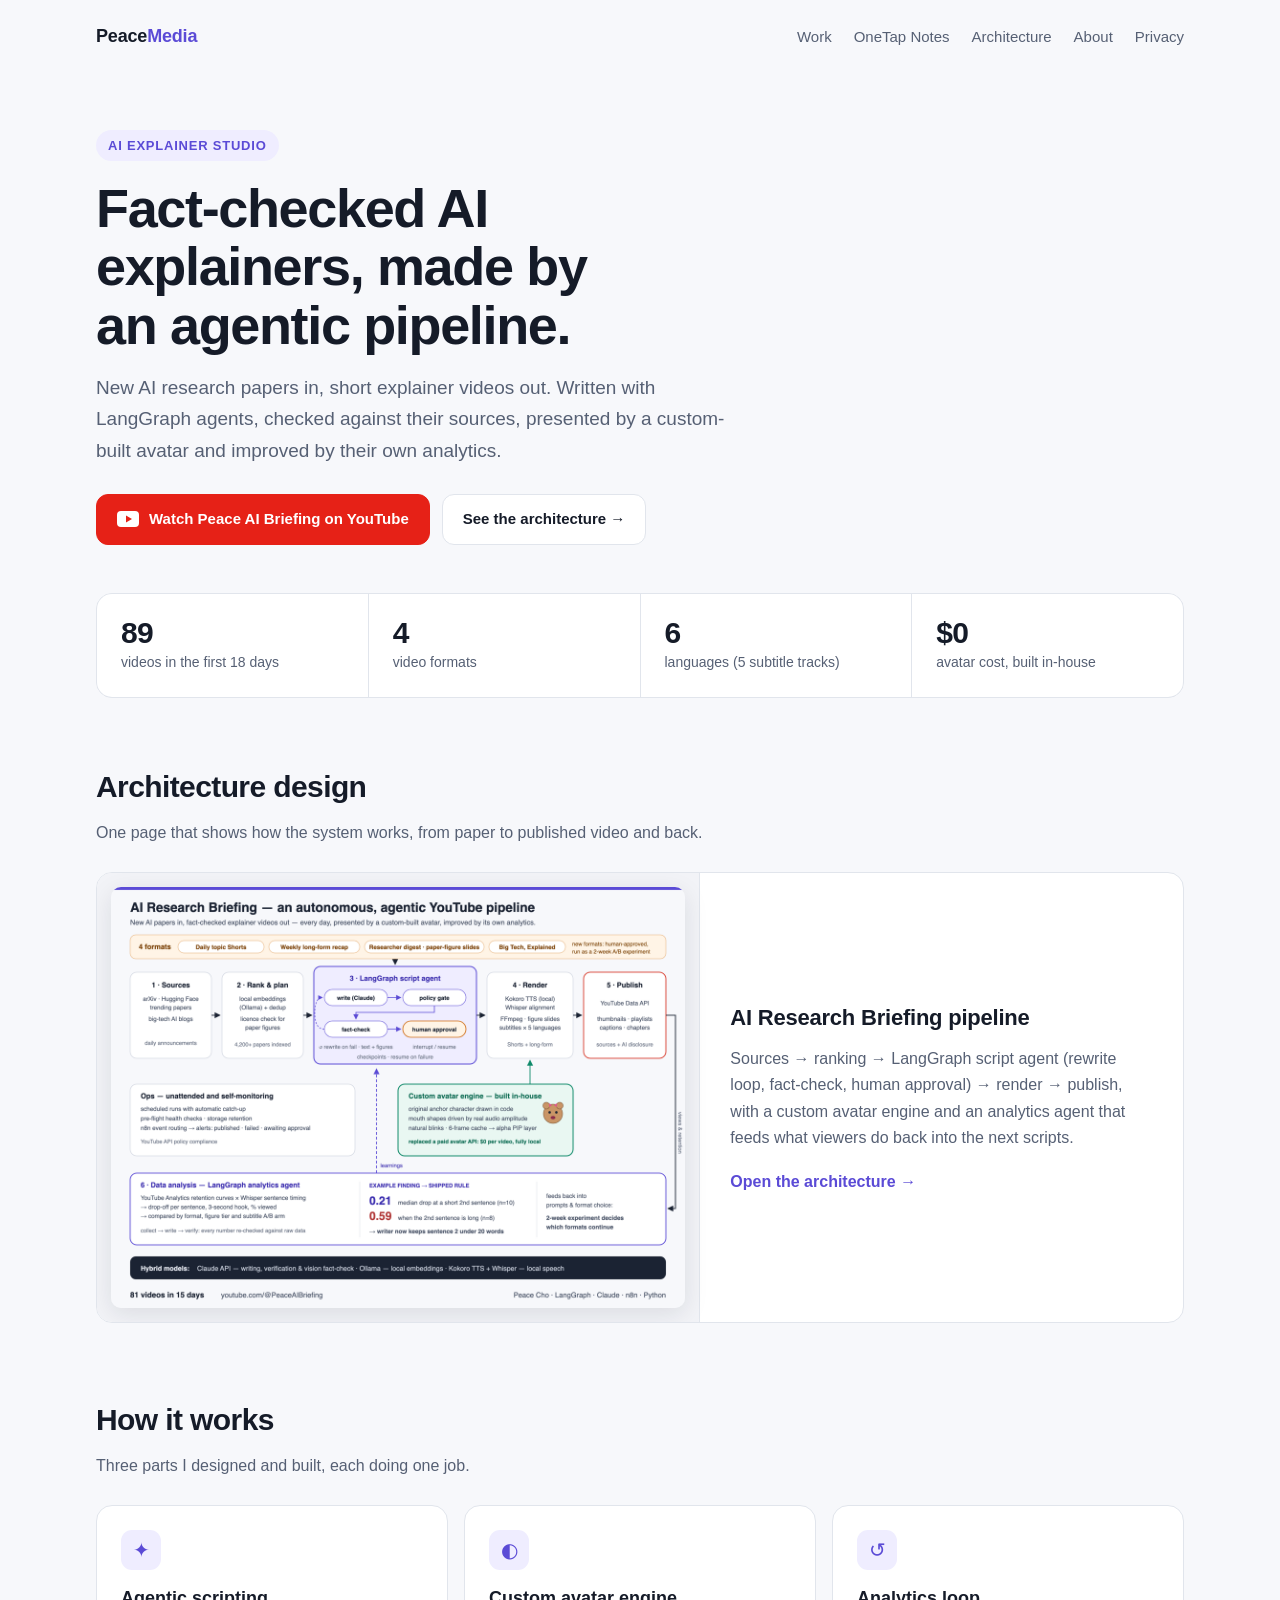
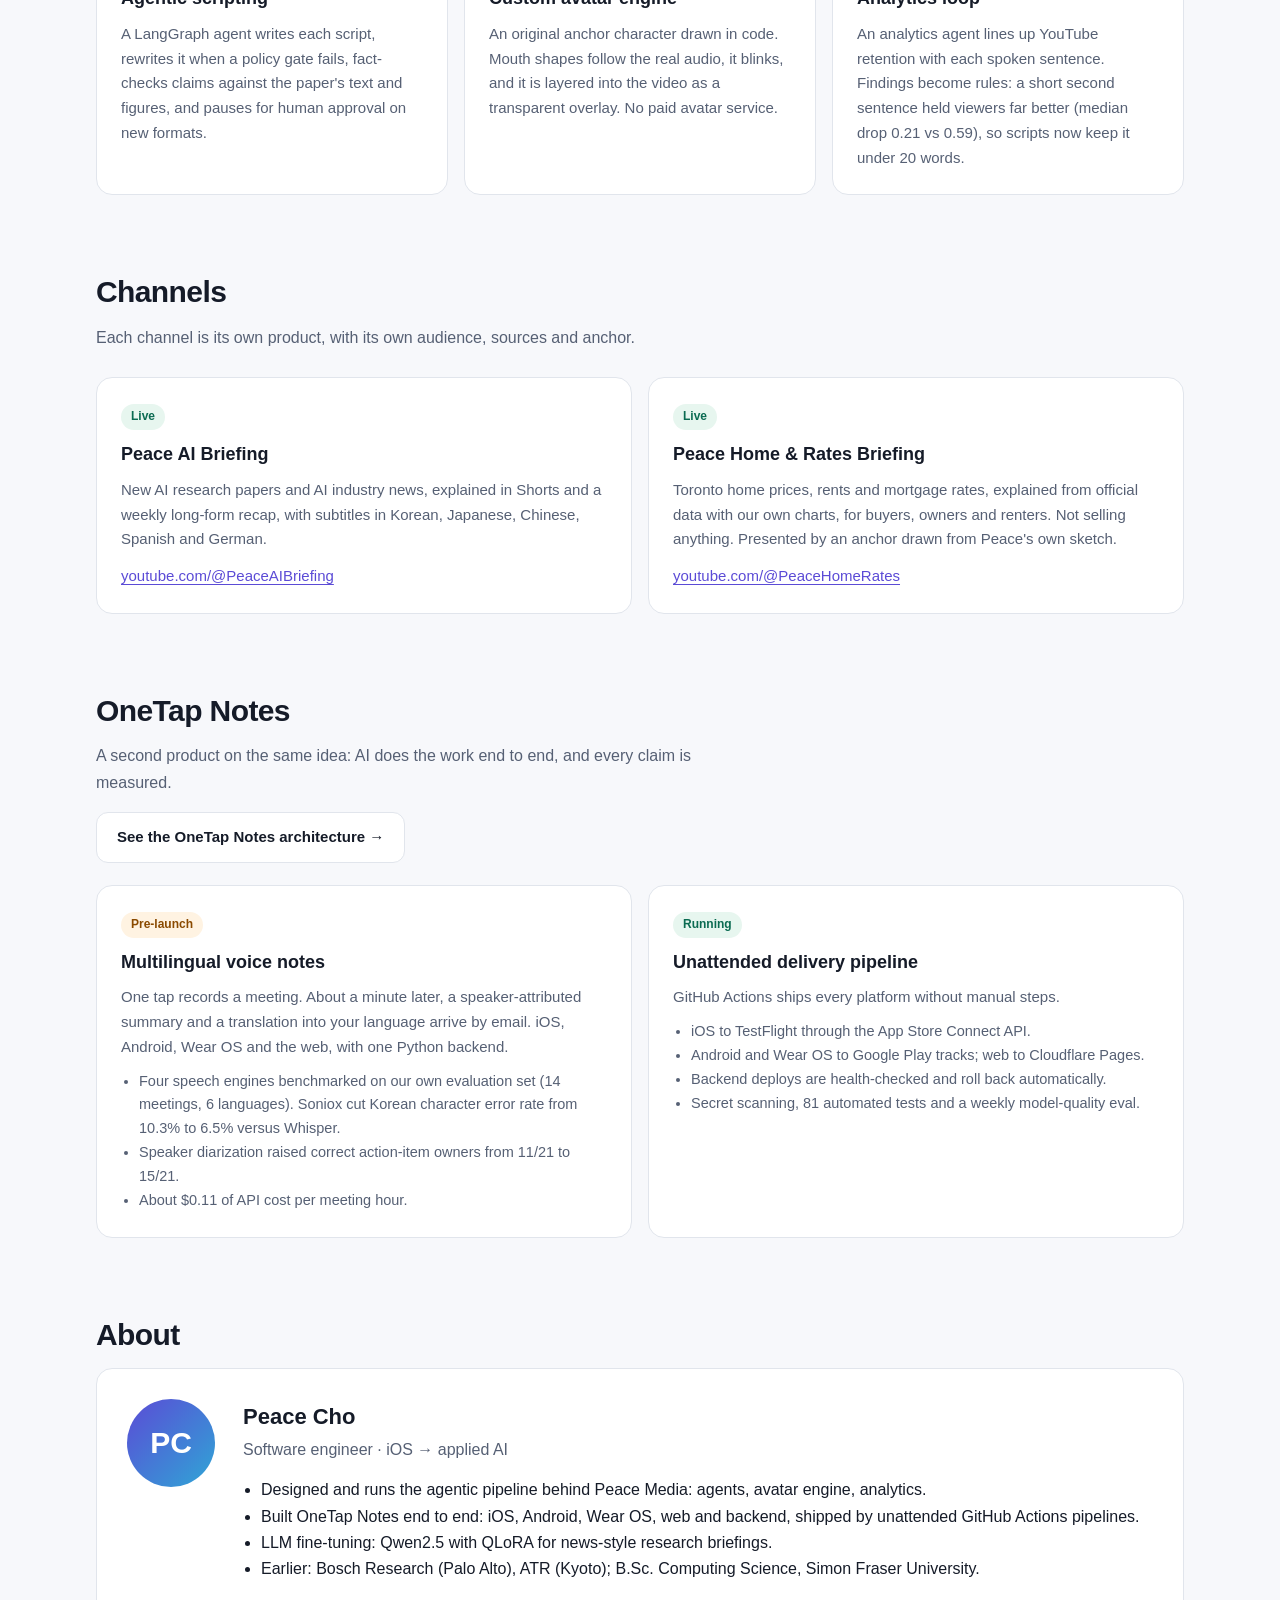
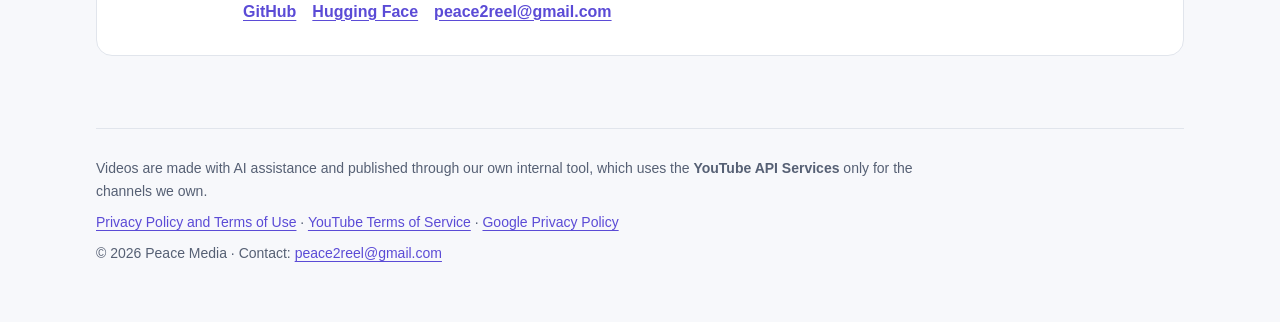
==== commit 8d2fd48b: "Add OneTap Notes architecture page Co-Authored-By: Claude Opus 5.5 <noreply@anthropic.com>" ====
--- a/index.html
+++ b/index.html
@@ -79,6 +79,7 @@
 <section id="onetap">
   <h2>OneTap Notes</h2>
   <p class="sub">A second product on the same idea: AI does the work end to end, and every claim is measured.</p>
+  <p style="margin:-10px 0 22px"><a class="btn" href="onetap-architecture.html">See the OneTap Notes architecture →</a></p>
   <div class="chan">
     <div class="card"><span class="tag soon">Pre-launch</span><h3>Multilingual voice notes</h3>
       <p>One tap records a meeting. About a minute later, a speaker-attributed summary and a translation into your language arrive by email. iOS, Android, Wear OS and the web, with one Python backend.</p>
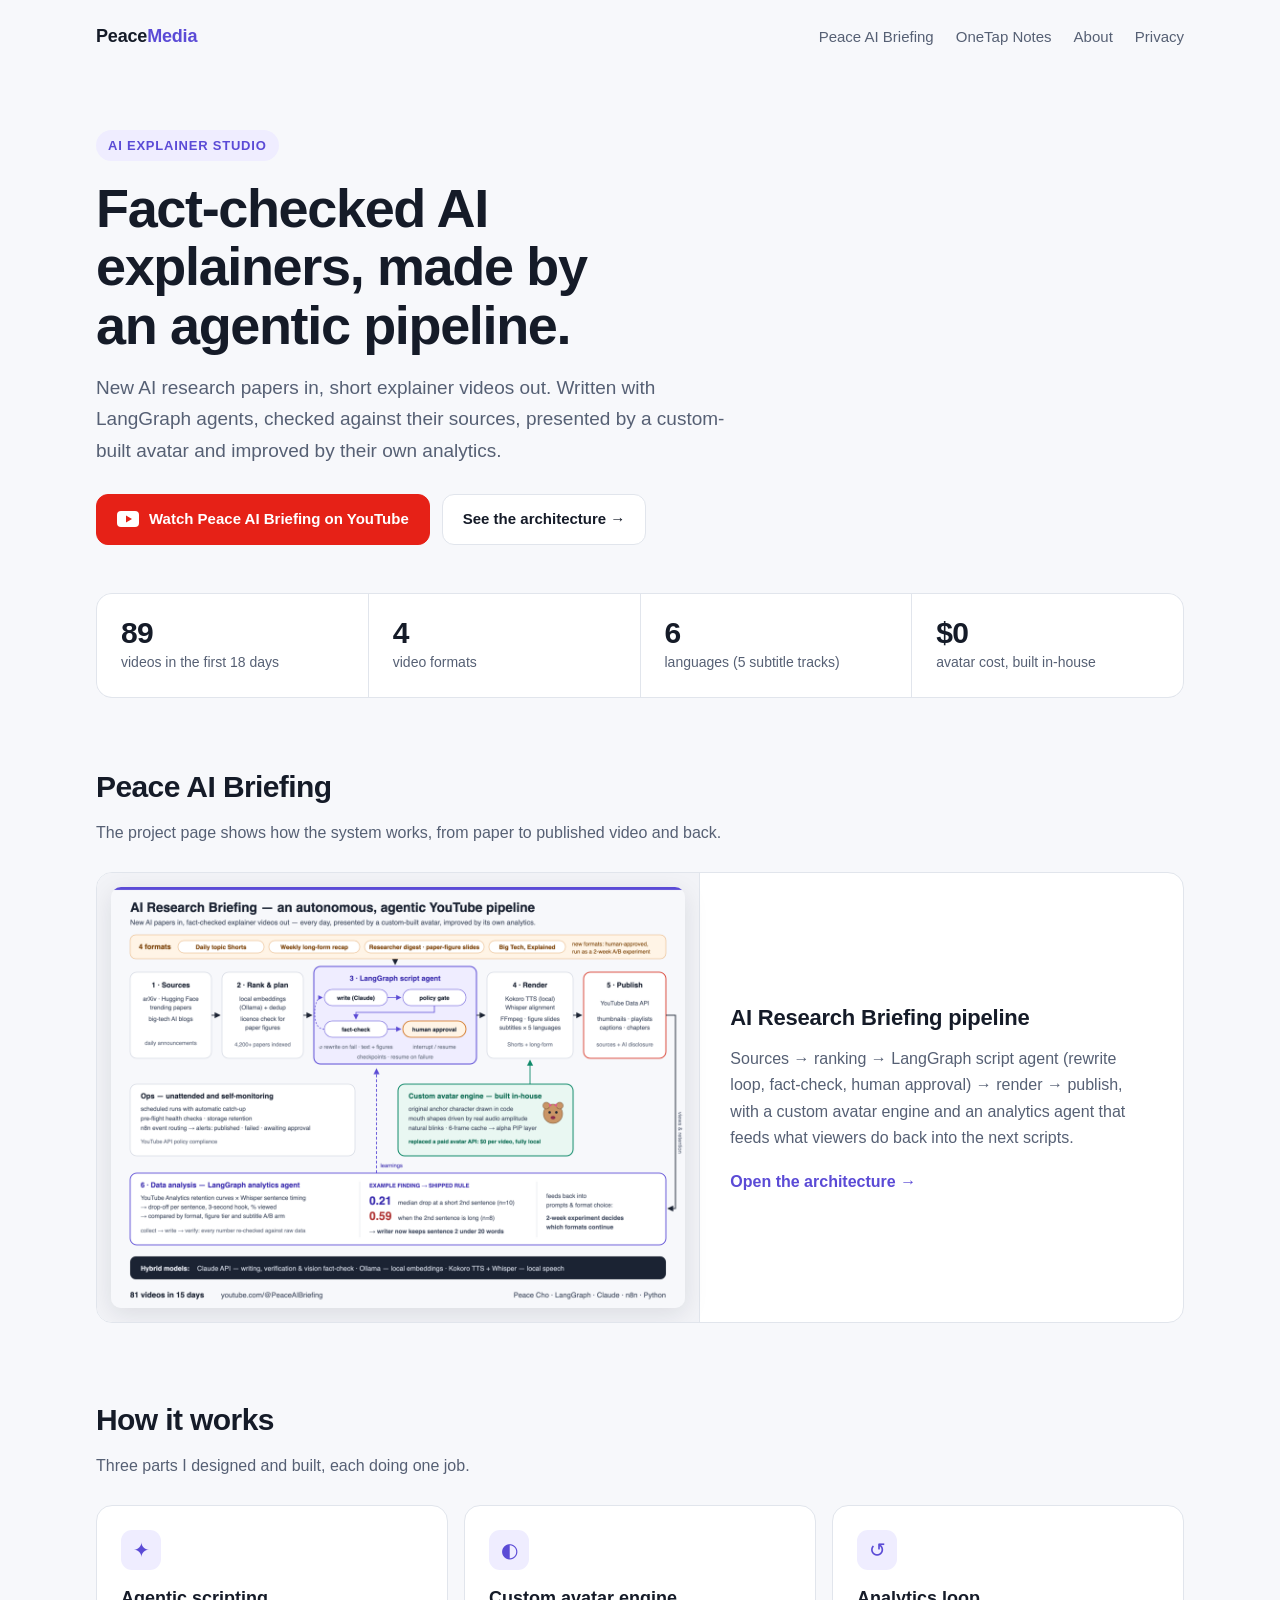
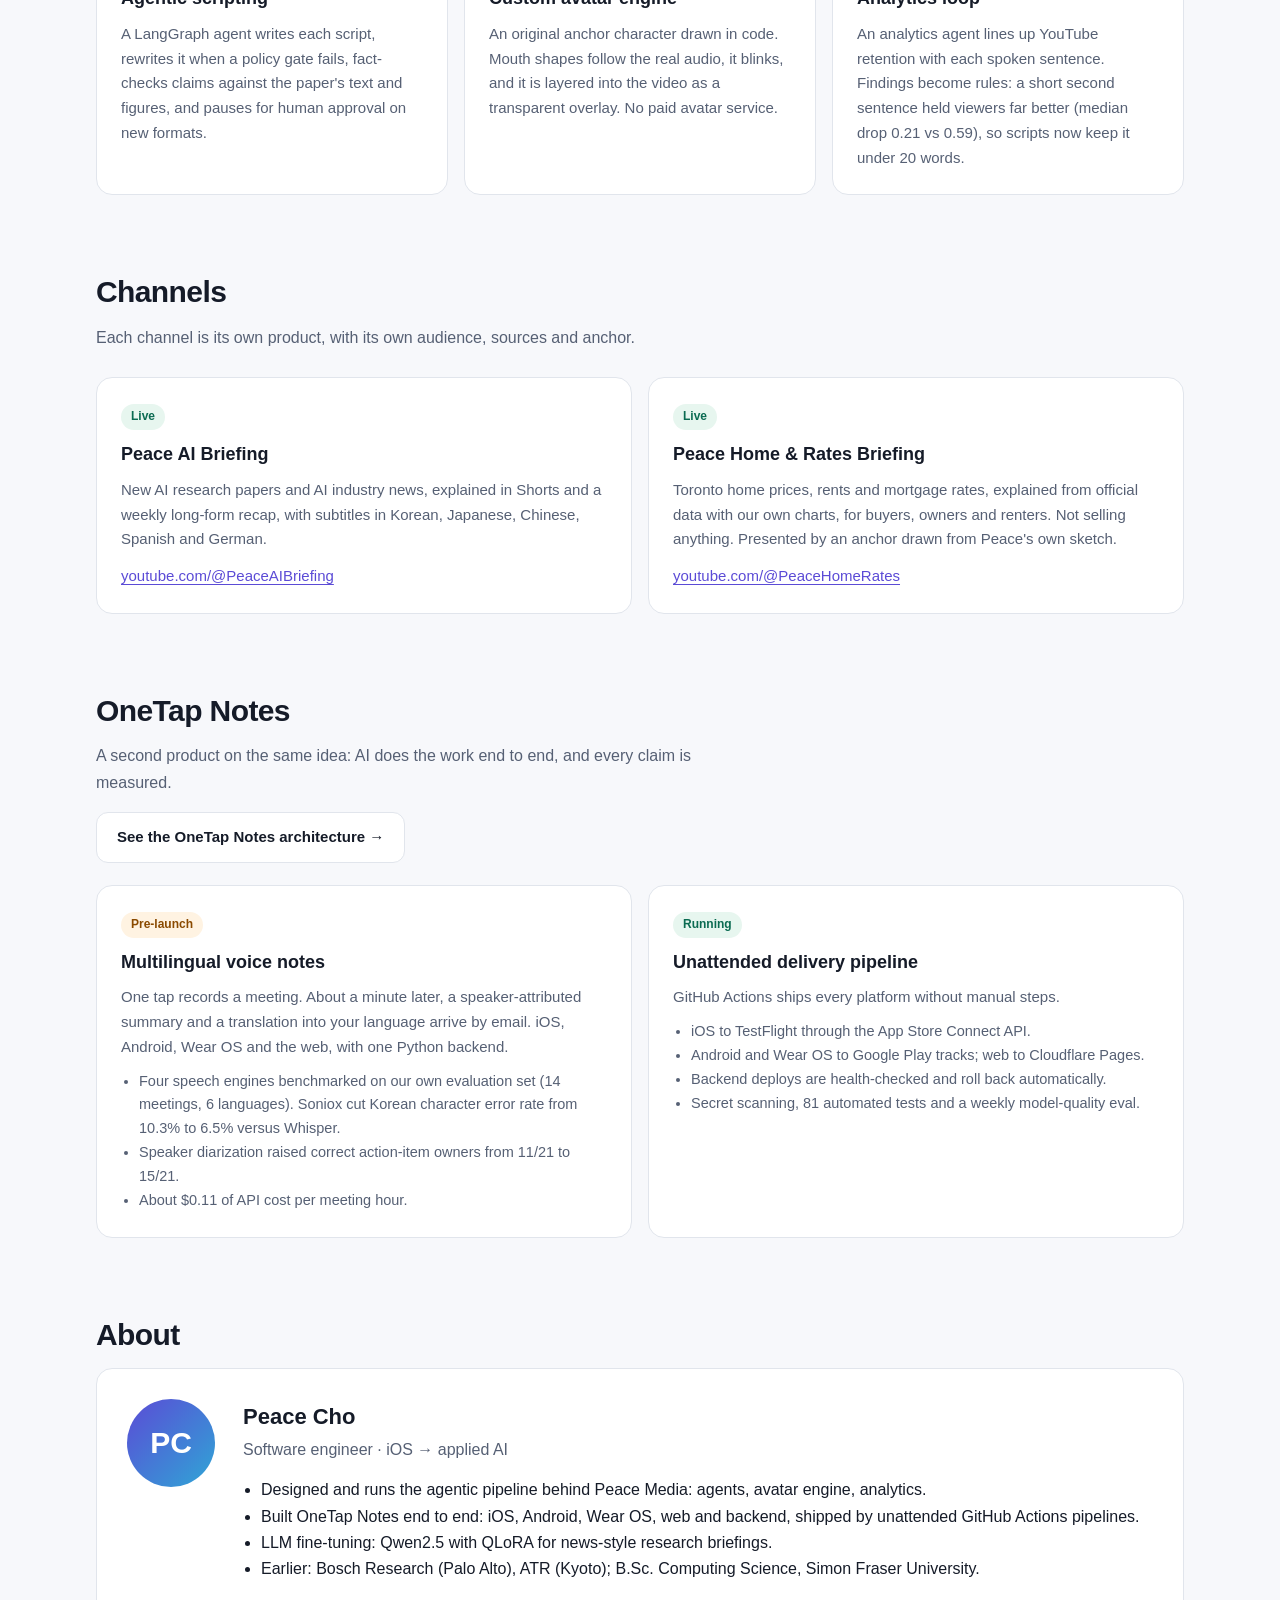
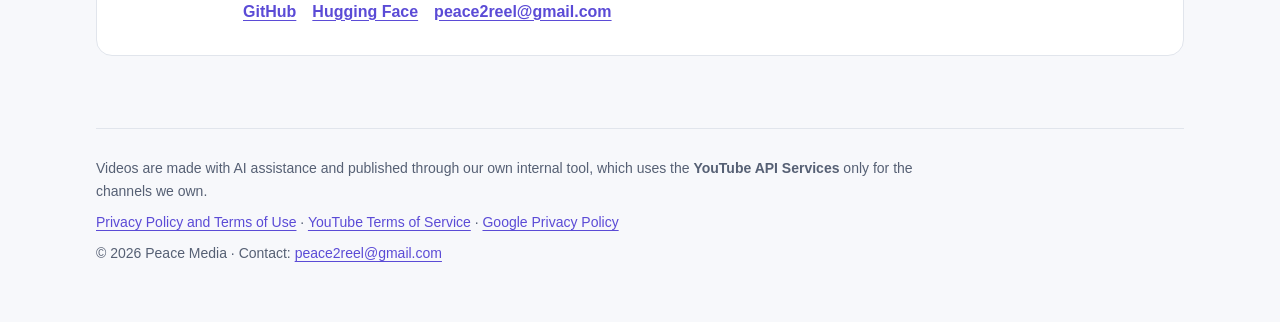
==== commit 608024dc: "Menu by project: one page per project, shared nav Co-Authored-By: Claude Opus 5.5 <noreply@anthropic" ====
--- a/index.html
+++ b/index.html
@@ -7,16 +7,11 @@
 <link rel="stylesheet" href="style.css">
 </head><body><div class="wrap">
 
-<nav class="nav" aria-label="Main">
+<nav class="nav" id="site-nav" aria-label="Main">
   <a class="brand" href="./">Peace<span>Media</span></a>
-  <ul>
-    <li><a href="#work">Work</a></li>
-    <li><a href="#onetap">OneTap Notes</a></li>
-    <li><a href="architecture.html">Architecture</a></li>
-    <li><a href="#about">About</a></li>
-    <li><a href="privacy.html">Privacy</a></li>
-  </ul>
+  <ul><li><a href="ai-briefing.html">Peace AI Briefing</a></li><li><a href="onetap.html">OneTap Notes</a></li><li><a href="./#about">About</a></li><li><a href="privacy.html">Privacy</a></li></ul>
 </nav>
+<script src="nav.js"></script>
 
 <header class="hero">
   <span class="eyebrow">AI explainer studio</span>
@@ -26,7 +21,7 @@
     <a class="btn yt" href="https://www.youtube.com/@PeaceAIBriefing">
       <svg width="22" height="16" viewBox="0 0 22 16" aria-hidden="true"><rect width="22" height="16" rx="4" fill="#fff"/><path d="M9 4.5v7l6-3.5z" fill="#e62117"/></svg>
       Watch Peace AI Briefing on YouTube</a>
-    <a class="btn" href="architecture.html">See the architecture →</a>
+    <a class="btn" href="ai-briefing.html">See the architecture →</a>
   </div>
 </header>
 
@@ -38,9 +33,9 @@
 </div>
 
 <section id="work">
-  <h2>Architecture design</h2>
-  <p class="sub">One page that shows how the system works, from paper to published video and back.</p>
-  <a class="feature" href="architecture.html">
+  <h2>Peace AI Briefing</h2>
+  <p class="sub">The project page shows how the system works, from paper to published video and back.</p>
+  <a class="feature" href="ai-briefing.html">
     <div class="shot"><img src="architecture-thumb.png" alt="Architecture diagram of the AI Research Briefing pipeline" width="1200" height="880" loading="lazy"></div>
     <div class="body">
       <h3>AI Research Briefing pipeline</h3>
@@ -79,7 +74,7 @@
 <section id="onetap">
   <h2>OneTap Notes</h2>
   <p class="sub">A second product on the same idea: AI does the work end to end, and every claim is measured.</p>
-  <p style="margin:-10px 0 22px"><a class="btn" href="onetap-architecture.html">See the OneTap Notes architecture →</a></p>
+  <p style="margin:-10px 0 22px"><a class="btn" href="onetap.html">See the OneTap Notes architecture →</a></p>
   <div class="chan">
     <div class="card"><span class="tag soon">Pre-launch</span><h3>Multilingual voice notes</h3>
       <p>One tap records a meeting. About a minute later, a speaker-attributed summary and a translation into your language arrive by email. iOS, Android, Wear OS and the web, with one Python backend.</p>
--- a/style.css
+++ b/style.css
@@ -115,3 +115,15 @@
 @media (max-width:640px){.stats{grid-template-columns:repeat(2,minmax(0,1fr))}.stat{padding:18px}.stat b{font-size:26px}}
 @media (max-width:560px){.profile{grid-template-columns:minmax(0,1fr);padding:22px}.nav ul{gap:16px}}
 h1,.lede,.sub{overflow-wrap:anywhere}
+
+/* nav: current page + projects dropdown (used when nav.js has more than MAX_INLINE projects) */
+.nav ul a[aria-current="page"]{color:var(--ink);font-weight:600}
+.nav .menu{position:relative}
+.nav .menu summary{list-style:none;cursor:pointer;color:var(--muted);font-size:15px}
+.nav .menu summary::-webkit-details-marker{display:none}
+.nav .menu summary::after{content:" ▾"}
+.nav .menu[open] summary{color:var(--ink)}
+.nav .menu ul{position:absolute;right:0;top:calc(100% + 10px);z-index:10;display:flex;flex-direction:column;gap:2px;
+  min-width:210px;padding:8px;background:var(--surface);border:1px solid var(--line);border-radius:12px;box-shadow:0 8px 24px rgba(0,0,0,.12)}
+.nav .menu ul a{display:block;padding:8px 10px;border-radius:8px}
+.nav .menu ul a:hover{background:var(--accent-soft)}
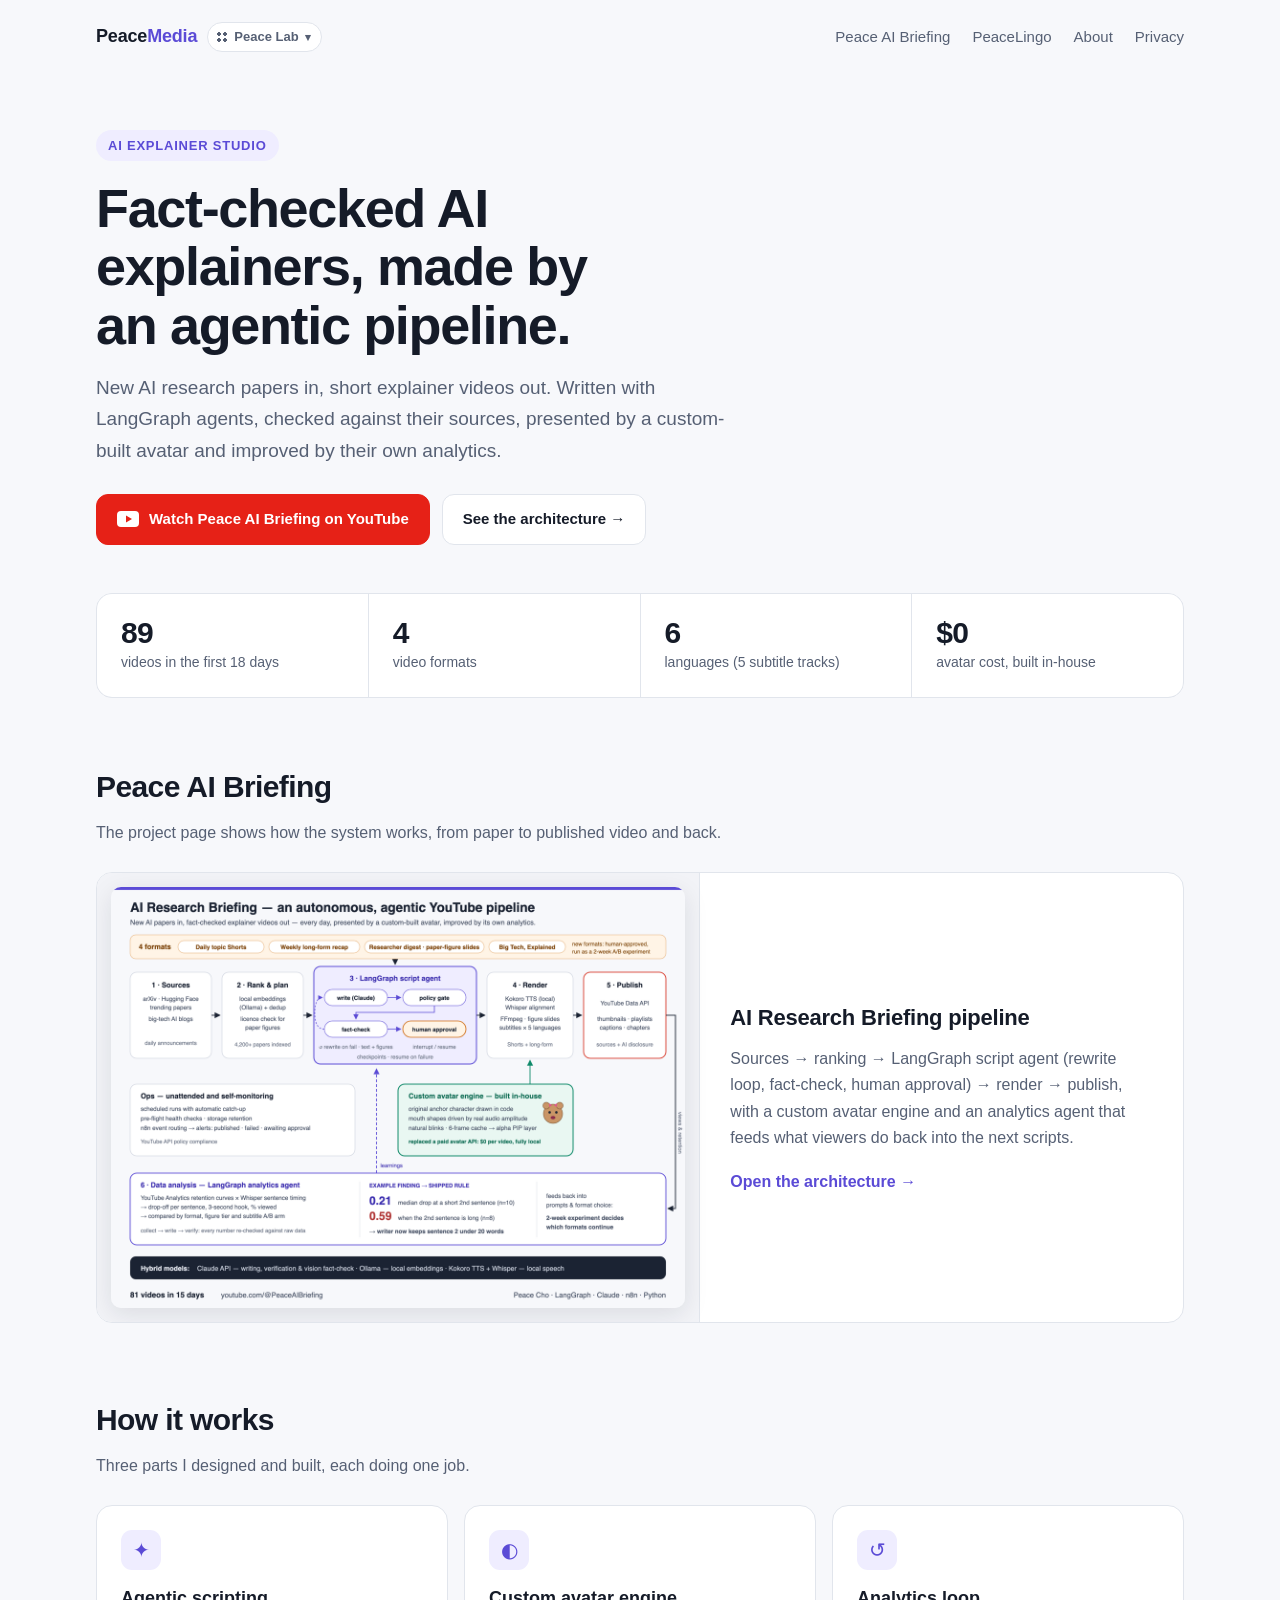
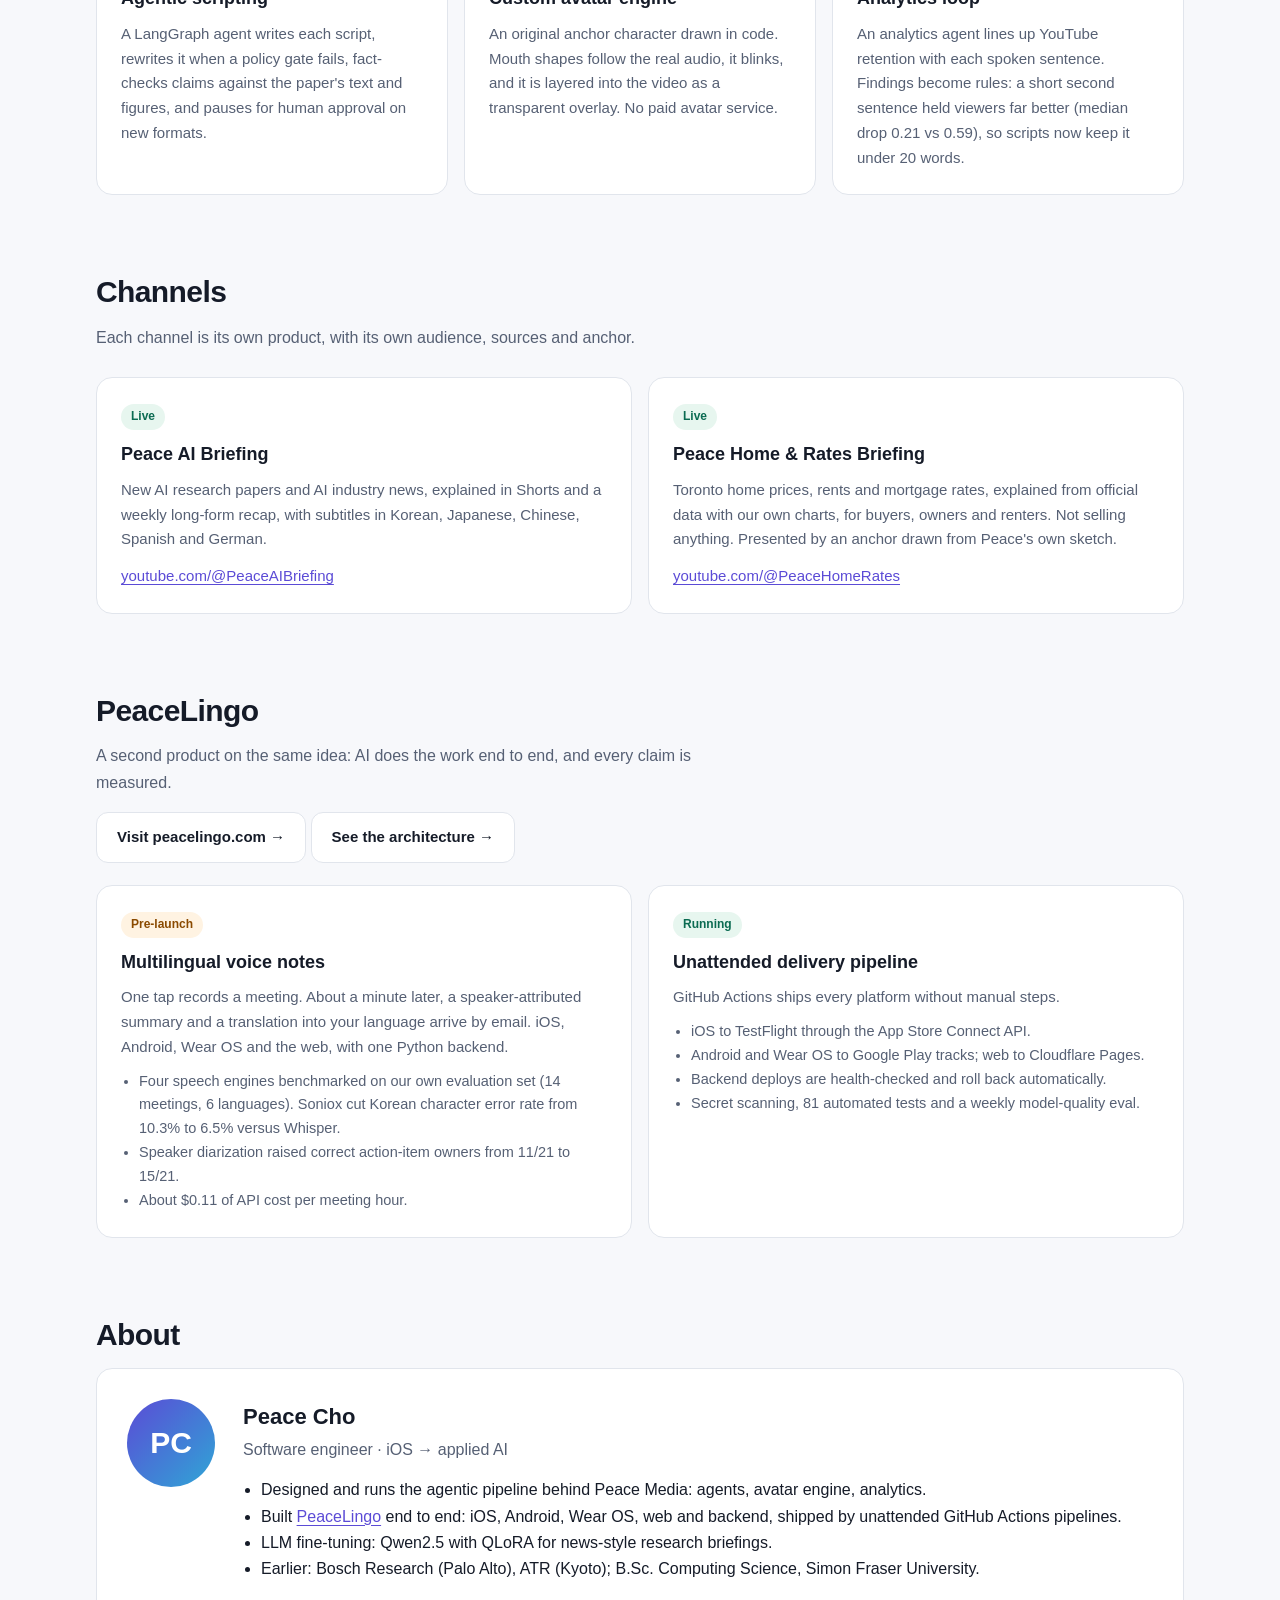
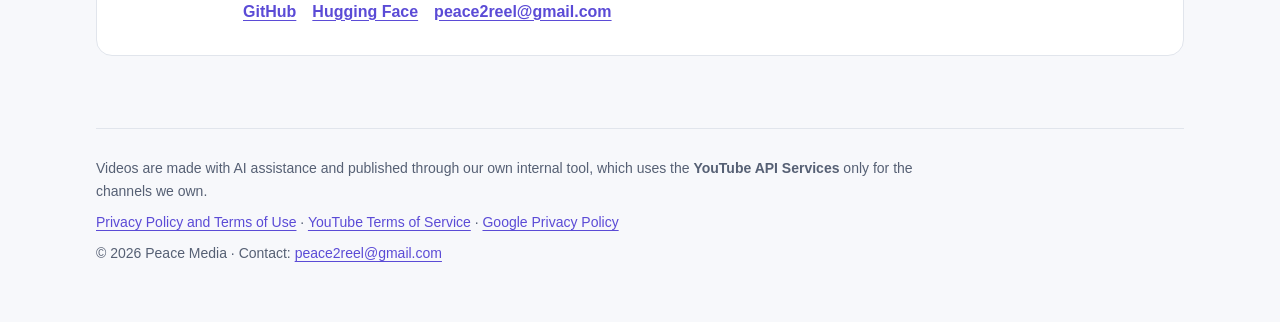
==== commit e986a064: "Peace Lab product switcher; OneTap Notes is now PeaceLingo Adds the shared Peace Lab switcher (lab.j" ====
--- a/index.html
+++ b/index.html
@@ -5,13 +5,14 @@
 <meta property="og:description" content="New AI papers in, fact-checked explainer videos out, made with LangGraph agents, a custom avatar engine and an analytics feedback loop.">
 <meta property="og:image" content="https://chopeace.github.io/peace-media/architecture-thumb.png">
 <link rel="stylesheet" href="style.css">
-</head><body><div class="wrap">
+</head><body data-product="peacemedia"><div class="wrap">
 
-<nav class="nav" id="site-nav" aria-label="Main">
+<nav class="nav" id="site-nav" aria-label="Main" data-lab="switcher">
   <a class="brand" href="./">Peace<span>Media</span></a>
-  <ul><li><a href="ai-briefing.html">Peace AI Briefing</a></li><li><a href="onetap.html">OneTap Notes</a></li><li><a href="./#about">About</a></li><li><a href="privacy.html">Privacy</a></li></ul>
+  <ul><li><a href="ai-briefing.html">Peace AI Briefing</a></li><li><a href="https://peacelingo.com/">PeaceLingo</a></li><li><a href="./#about">About</a></li><li><a href="privacy.html">Privacy</a></li></ul>
 </nav>
 <script src="nav.js"></script>
+<script src="lab.js"></script>
 
 <header class="hero">
   <span class="eyebrow">AI explainer studio</span>
@@ -71,10 +72,10 @@
   </div>
 </section>
 
-<section id="onetap">
-  <h2>OneTap Notes</h2>
+<section id="peacelingo">
+  <h2>PeaceLingo</h2>
   <p class="sub">A second product on the same idea: AI does the work end to end, and every claim is measured.</p>
-  <p style="margin:-10px 0 22px"><a class="btn" href="onetap.html">See the OneTap Notes architecture →</a></p>
+  <p style="margin:-10px 0 22px"><a class="btn" href="https://peacelingo.com/">Visit peacelingo.com →</a> <a class="btn" href="https://peacelingo.com/architecture">See the architecture →</a></p>
   <div class="chan">
     <div class="card"><span class="tag soon">Pre-launch</span><h3>Multilingual voice notes</h3>
       <p>One tap records a meeting. About a minute later, a speaker-attributed summary and a translation into your language arrive by email. iOS, Android, Wear OS and the web, with one Python backend.</p>
@@ -103,7 +104,7 @@
       <p class="role">Software engineer · iOS → applied AI</p>
       <ul>
         <li>Designed and runs the agentic pipeline behind Peace Media: agents, avatar engine, analytics.</li>
-        <li>Built OneTap Notes end to end: iOS, Android, Wear OS, web and backend, shipped by unattended GitHub Actions pipelines.</li>
+        <li>Built <a href="https://peacelingo.com/">PeaceLingo</a> end to end: iOS, Android, Wear OS, web and backend, shipped by unattended GitHub Actions pipelines.</li>
         <li>LLM fine-tuning: Qwen2.5 with QLoRA for news-style research briefings.</li>
         <li>Earlier: Bosch Research (Palo Alto), ATR (Kyoto); B.Sc. Computing Science, Simon Fraser University.</li>
       </ul>
--- a/style.css
+++ b/style.css
@@ -127,3 +127,26 @@
   min-width:210px;padding:8px;background:var(--surface);border:1px solid var(--line);border-radius:12px;box-shadow:0 8px 24px rgba(0,0,0,.12)}
 .nav .menu ul a{display:block;padding:8px 10px;border-radius:8px}
 .nav .menu ul a:hover{background:var(--accent-soft)}
+
+/* Peace Lab product switcher (lab.js, shared with peacelingo.com): "Peace Lab ▾" next to the logo. */
+.nav-left{display:flex;align-items:center;gap:10px}
+.switcher{position:relative}
+.switcher summary{list-style:none;cursor:pointer;display:flex;align-items:center;gap:6px;font-size:13px;font-weight:600;
+  color:var(--muted);border:1px solid var(--line);border-radius:99px;padding:3px 10px 3px 8px;background:var(--surface)}
+.switcher summary::-webkit-details-marker{display:none}
+.switcher summary::before{content:"";width:12px;height:12px;flex:none;
+  background:radial-gradient(circle,currentColor 1.6px,transparent 1.8px) 0 0/6px 6px}
+.switcher summary::after{content:"▾";font-size:11px}
+.switcher[open] summary{color:var(--ink);border-color:var(--accent)}
+.nav .panel{position:absolute;left:0;top:calc(100% + 10px);z-index:20;width:min(320px,calc(100vw - 32px));padding:8px;
+  background:var(--surface);border:1px solid var(--line);border-radius:14px;box-shadow:0 12px 32px rgba(0,0,0,.14)}
+.nav .panel-h{margin:4px 10px 6px;font-size:12px;font-weight:700;letter-spacing:.06em;text-transform:uppercase;color:var(--muted)}
+.nav .panel ul{display:grid;gap:2px;list-style:none;margin:0;padding:0}
+.nav .panel a{display:flex;gap:12px;align-items:flex-start;padding:10px;border-radius:10px;color:var(--ink);text-decoration:none;font-size:inherit}
+.nav .panel a:hover,.nav .panel a[aria-current]{background:var(--accent-soft);color:var(--ink)}
+.nav .panel .dot{width:12px;height:12px;border-radius:4px;margin-top:6px;flex:none}
+.nav .panel .app-icon{width:28px;height:28px;border-radius:22%;flex:none;margin-top:2px;display:inline}
+.nav .panel b{font-size:15px}
+.nav .panel small{display:block;color:var(--muted);font-size:13px;line-height:1.4}
+.nav .pill{font-size:11px;font-weight:700;padding:1px 7px;border-radius:99px;background:var(--accent-soft);color:var(--accent);margin-left:4px}
+@media (max-width:560px){.nav .panel{position:fixed;left:16px;right:16px;top:64px;width:auto}}
